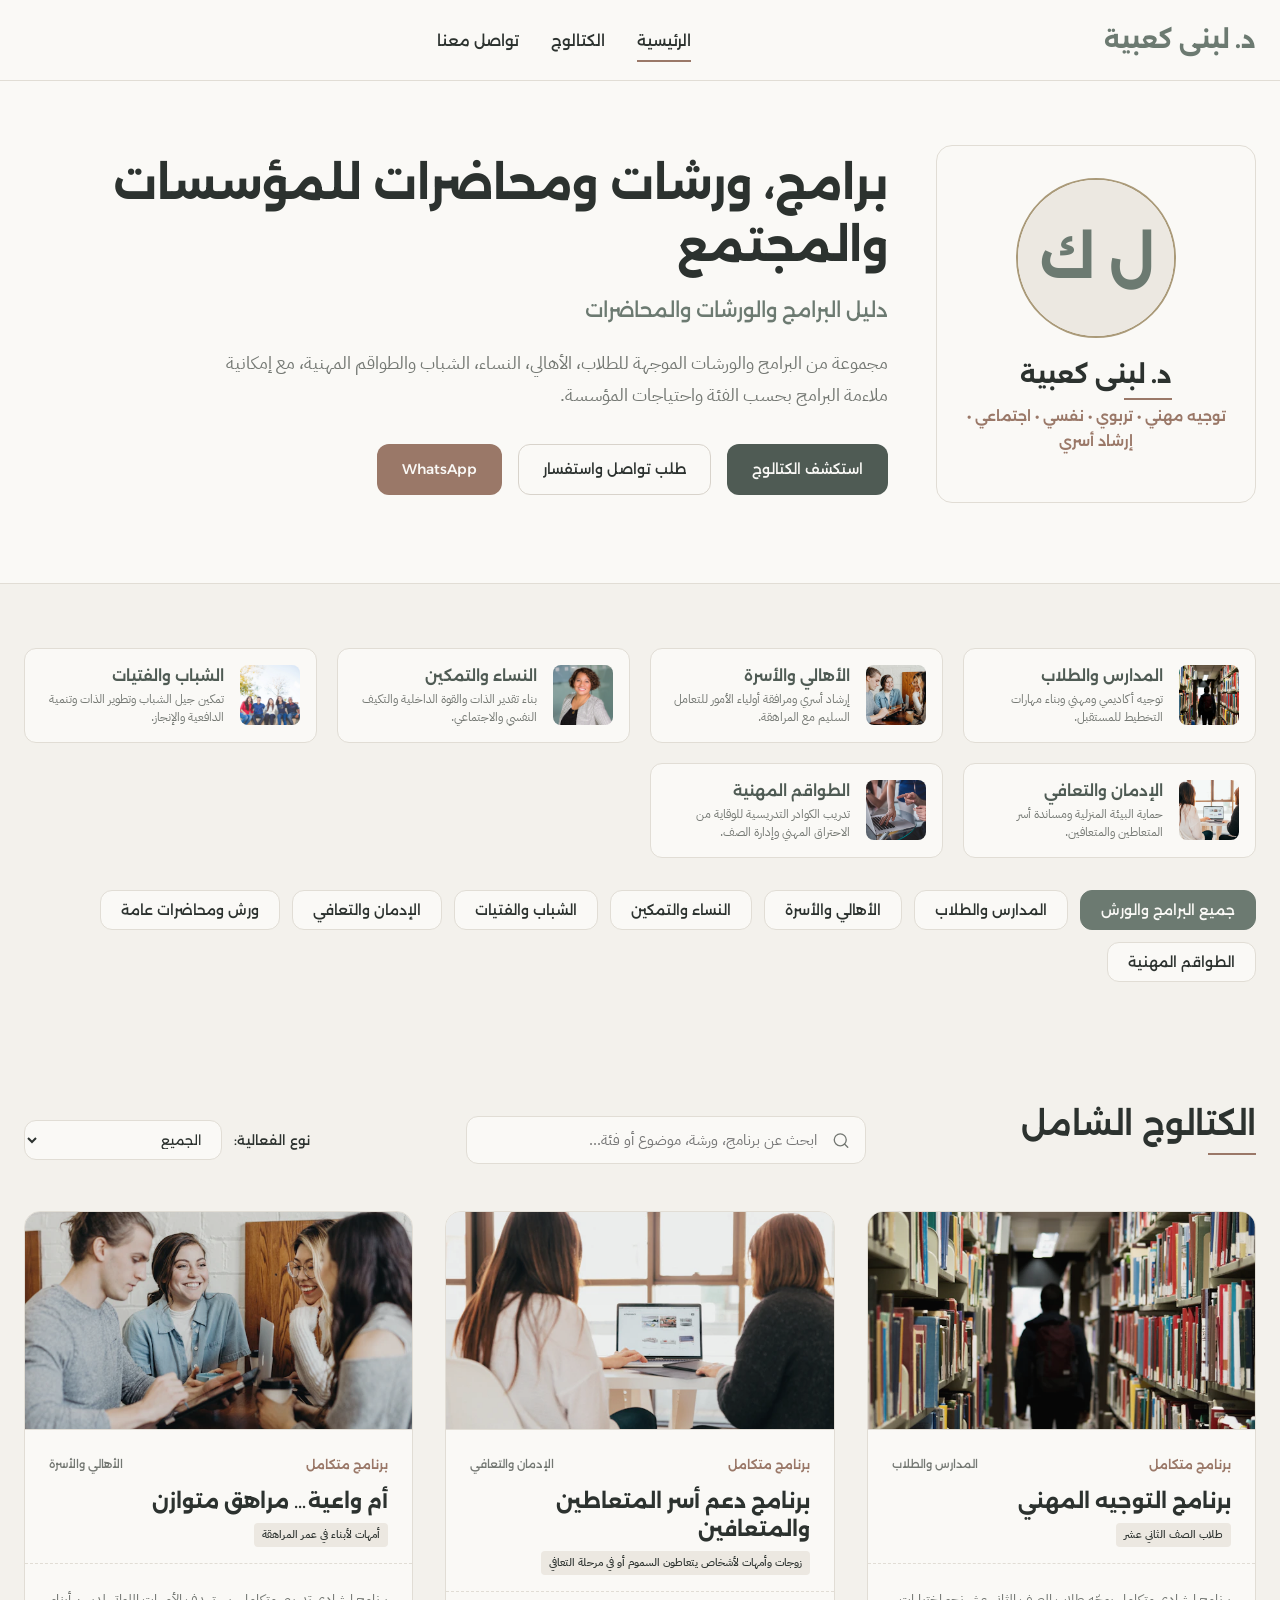
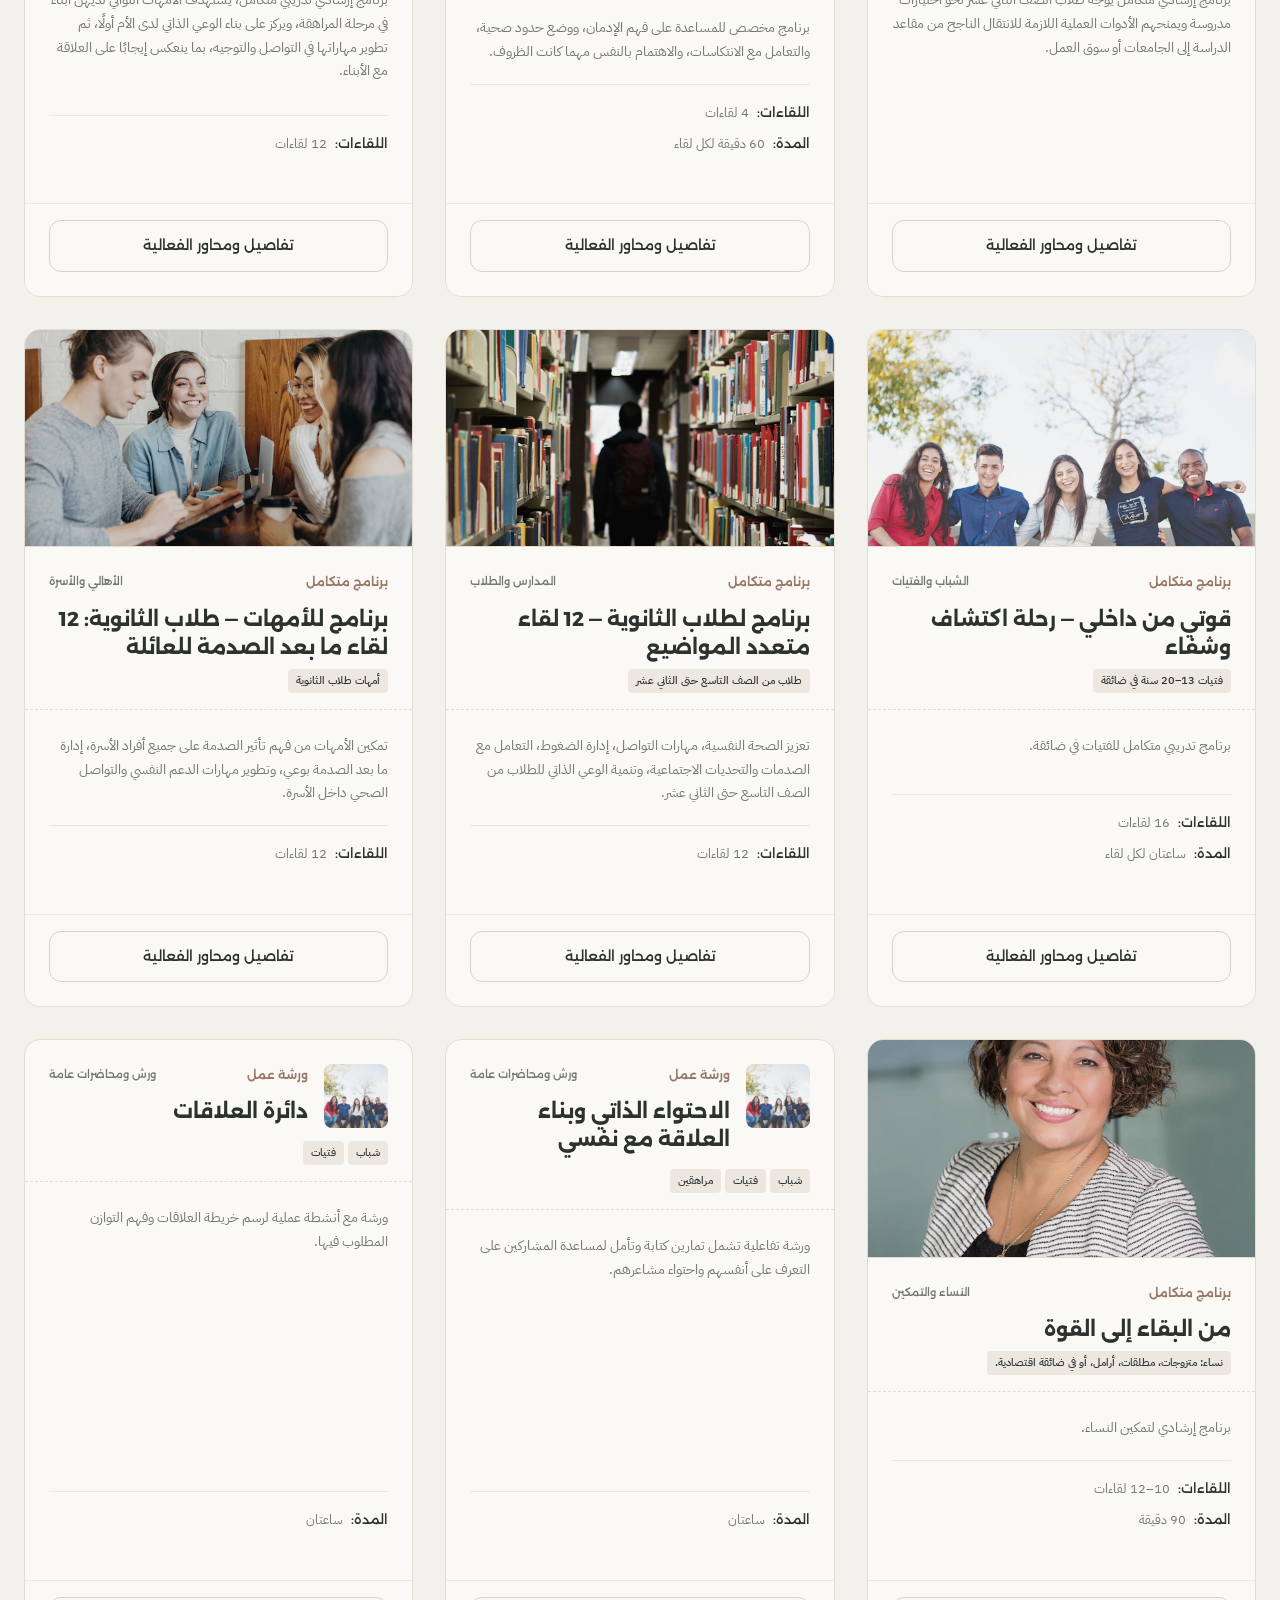
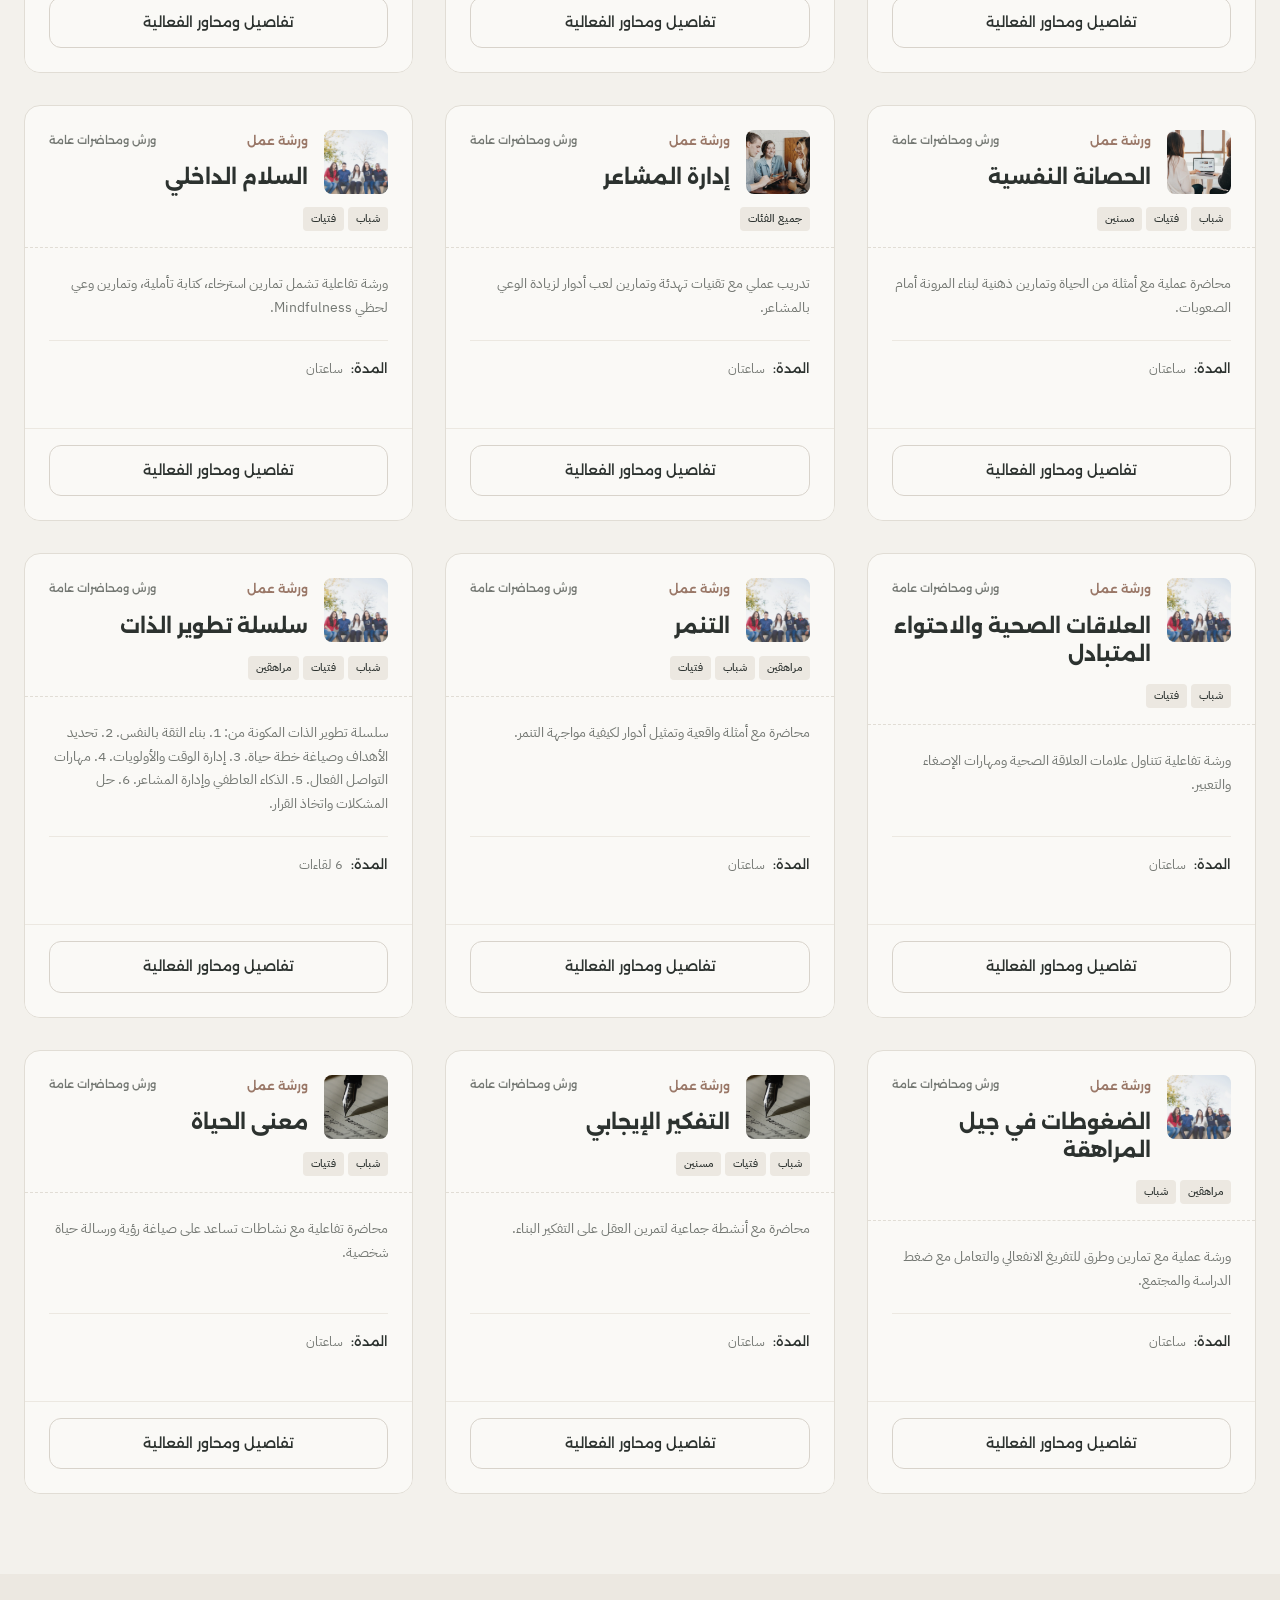
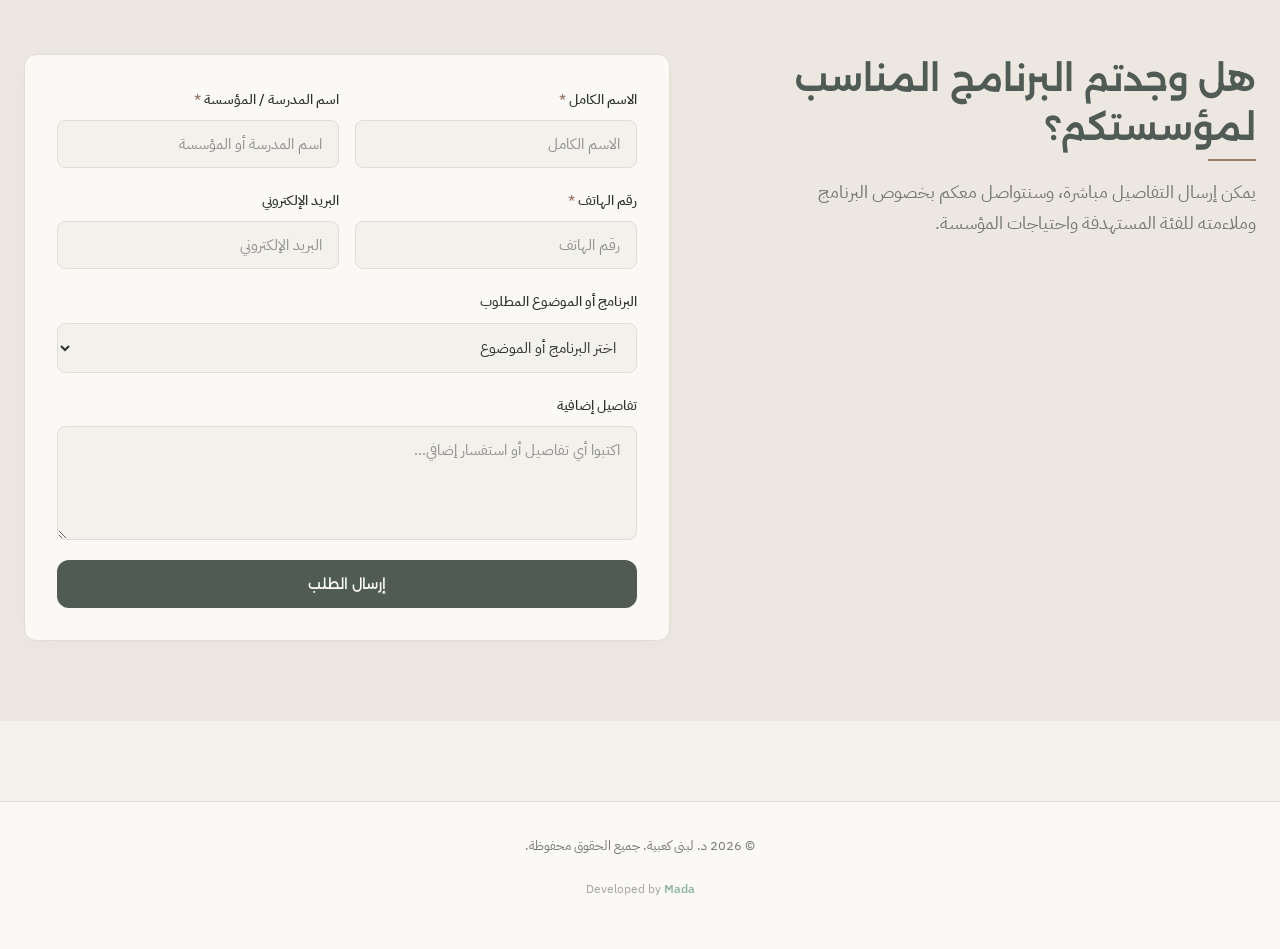
==== docs/index.html @ 3997d162 "Initial Lubna programs catalog" ====
<!DOCTYPE html>
<html lang="ar" dir="rtl">
<head>
  <meta charset="UTF-8">
  <meta name="viewport" content="width=device-width, initial-scale=1.0">
  
  <!-- Primary SEO Tags -->
  <title>كتالوج البرامج والورشات والمحاضرات — د. لبنى كعبية</title>
  <meta name="description" content="دليل البرامج والورشات والمحاضرات التي تقدمها د. لبنى كعبية للمدارس، الأهالي، النساء، الشباب والطواقم المهنية.">
  <meta name="robots" content="noindex,nofollow" id="robots-meta"> <!-- default for review mode -->
  
  <!-- Open Graph / Facebook -->
  <meta property="og:type" content="website">
  <meta property="og:title" content="كتالوج البرامج والورشات والمحاضرات — د. لبنى كعبية">
  <meta property="og:description" content="دليل البرامج والورشات والمحاضرات التي تقدمها د. لبنى كعبية للمدارس، الأهالي، النساء، الشباب والطواقم المهنية.">
  
  <!-- Stylesheets -->
  <link rel="stylesheet" href="assets/css/style.css">
  <link rel="stylesheet" href="assets/css/responsive.css">
</head>
<body>

  <!-- Navigation Bar -->
  <header class="site-header">
    <div class="container navbar">
      <div class="logo">
        <a href="index.html" class="logo-text">د. لبنى كعبية</a>
        <span class="logo-tagline">توجيه مهني • تربوي • نفسي • اجتماعي • إرشاد أسري</span>
      </div>
      
      <!-- Hamburger Menu for mobile viewports -->
      <button class="menu-toggle" id="menuToggle" aria-label="افتح قائمة التنقل" aria-expanded="false">
        <span></span>
        <span></span>
        <span></span>
      </button>
      
      <!-- Navigation Links -->
      <nav class="nav-links" id="navLinks" role="navigation" aria-label="التنقل الرئيسي">
        <a href="index.html" class="active">الرئيسية</a>
        <a href="index.html#catalog">الكتالوج</a>
        <a href="index.html#contact">تواصل معنا</a>
        <a href="review.html" id="reviewNavLink" style="display: none;">لوحة المراجعة (Review)</a>
      </nav>
      <div class="nav-overlay" id="navOverlay"></div>
    </div>
  </header>

  <!-- Review Mode Alert Banner -->
  <div class="container" id="reviewBanner" style="display: none; margin-top: 24px;">
    <div class="alert alert-warning">
      <h4>وضع المراجعة نشط (Review Mode)</h4>
      <p>يتم الآن عرض جميع البرامج المسودة، المواضيع المقترحة، والبرامج القديمة للتأكيد والمراجعة المهنية. يمكنك الانتقال إلى <a href="review.html" style="font-weight: 600; text-decoration: underline;">لوحة المراجعة</a> لمطالعة التناقضات والتفاصيل الناقصة.</p>
    </div>
  </div>

  <main>
    <!-- SECTION 1 — Profile Hero -->
    <section class="hero-section" aria-labelledby="hero-title">
      <div class="container hero-grid">
        <!-- Profile Card (Digital Card Visual) -->
        <article class="profile-card">
          <div class="profile-image-container">
            <div class="profile-placeholder-icon">ل ك</div>
          </div>
          <h2 class="profile-name" id="hero-title">د. لبنى كعبية</h2>
          <p class="profile-title">توجيه مهني • تربوي • نفسي • اجتماعي • إرشاد أسري</p>
        </article>

        <!-- Hero Content -->
        <div class="hero-content">
          <h1>برامج، ورشات ومحاضرات للمؤسسات والمجتمع</h1>
          <p class="hero-tagline">دليل البرامج والورشات والمحاضرات</p>
          <p class="hero-description">
            مجموعة من البرامج والورشات الموجهة للطلاب، الأهالي، النساء، الشباب والطواقم المهنية، مع إمكانية ملاءمة البرامج بحسب الفئة واحتياجات المؤسسة.
          </p>
          <div class="hero-buttons">
            <a href="#catalog" class="btn btn-primary">استكشف الكتالوج</a>
            <a href="#contact" class="btn btn-secondary">طلب تواصل واستفسار</a>
            <a href="#" class="btn btn-accent" id="heroWhatsappBtn">WhatsApp</a>
          </div>
        </div>
      </div>
    </section>

    <!-- SECTION 2 — Choose by Category -->
    <section class="categories-section" aria-labelledby="categories-heading">
      <div class="container">
        <!-- Visual Category Grid -->
        <div class="visual-category-grid" id="visualCategoryGrid">
          <div class="category-card" data-category="students">
            <img src="assets/images/categories/students.webp" alt="المدارس والطلاب" loading="lazy">
            <div class="category-card-content">
              <h3>المدارس والطلاب</h3>
              <p>توجيه أكاديمي ومهني وبناء مهارات التخطيط للمستقبل.</p>
            </div>
          </div>
          <div class="category-card" data-category="parents">
            <img src="assets/images/categories/parents.webp" alt="الأهالي والأسرة" loading="lazy">
            <div class="category-card-content">
              <h3>الأهالي والأسرة</h3>
              <p>إرشاد أسري ومرافقة أولياء الأمور للتعامل السليم مع المراهقة.</p>
            </div>
          </div>
          <div class="category-card" data-category="women">
            <img src="assets/images/categories/women.webp" alt="النساء والتمكين" loading="lazy">
            <div class="category-card-content">
              <h3>النساء والتمكين</h3>
              <p>بناء تقدير الذات والقوة الداخلية والتكيف النفسي والاجتماعي.</p>
            </div>
          </div>
          <div class="category-card" data-category="youth">
            <img src="assets/images/categories/youth.webp" alt="الشباب والفتيات" loading="lazy">
            <div class="category-card-content">
              <h3>الشباب والفتيات</h3>
              <p>تمكين جيل الشباب وتطوير الذات وتنمية الدافعية والإنجاز.</p>
            </div>
          </div>
          <div class="category-card" data-category="recovery">
            <img src="assets/images/categories/recovery.webp" alt="الإدمان والتعافي" loading="lazy">
            <div class="category-card-content">
              <h3>الإدمان والتعافي</h3>
              <p>حماية البيئة المنزلية ومساندة أسر المتعاطين والمتعافين.</p>
            </div>
          </div>
          <div class="category-card" data-category="staff">
            <img src="assets/images/categories/staff.webp" alt="الطواقم المهنية" loading="lazy">
            <div class="category-card-content">
              <h3>الطواقم المهنية</h3>
              <p>تدريب الكوادر التدريسية للوقاية من الاحتراق المهني وإدارة الصف.</p>
            </div>
          </div>
        </div>

        <!-- Category chips container -->
        <div class="categories-container" id="categoryChips" role="group" aria-label="فئات الجمهور المستهدف">
          <button class="category-chip active" data-category="all">جميع البرامج والورش</button>
          <button class="category-chip" data-category="students">المدارس والطلاب</button>
          <button class="category-chip" data-category="parents">الأهالي والأسرة</button>
          <button class="category-chip" data-category="women">النساء والتمكين</button>
          <button class="category-chip" data-category="youth">الشباب والفتيات</button>
          <button class="category-chip" data-category="recovery">الإدمان والتعافي</button>
          <button class="category-chip" data-category="general-workshops">ورش ومحاضرات عامة</button>
          <button class="category-chip" data-category="staff">الطواقم المهنية</button>
        </div>
      </div>
    </section>

    <!-- SECTION 3 & 4 — Catalog Filter & List Grid -->
    <section class="catalog-section" id="catalog" aria-labelledby="catalog-heading">
      <div class="container">
        <div class="catalog-header">
          <div>
            <h2 id="catalog-heading">الكتالوج الشامل</h2>
          </div>
          
          <!-- Search Box -->
          <div class="search-container">
            <span class="search-icon" aria-hidden="true">
              <svg xmlns="http://www.w3.org/2000/svg" width="18" height="18" viewBox="0 0 24 24" fill="none" stroke="currentColor" stroke-width="1.8" stroke-linecap="round" stroke-linejoin="round" class="svg-icon"><circle cx="11" cy="11" r="8"></circle><line x1="21" y1="21" x2="16.65" y2="16.65"></line></svg>
            </span>
            <input type="search" class="search-input" id="searchInput" placeholder="ابحث عن برنامج، ورشة، موضوع أو فئة..." aria-label="ابحث في الكتالوج">
          </div>

          <!-- Type filter dropdown -->
          <div class="filter-group">
            <label for="typeFilter" class="card-detail-label" style="font-size: 13px;">نوع الفعالية:</label>
            <select id="typeFilter" class="filter-select" aria-label="تصفية حسب نوع الفعالية">
              <option value="all">الجميع</option>
              <option value="program">برنامج متكامل</option>
              <option value="series">سلسلة لقاءات</option>
              <option value="workshop">ورشة عمل</option>
              <option value="lecture">محاضرة</option>
              <option value="legacy" id="legacyFilterOption" style="display: none;">البرامج القديمة (Legacy)</option>
            </select>
          </div>
        </div>

        <!-- Cards Listing Grid -->
        <div class="grid-layout" id="catalogGrid" aria-live="polite">
          <!-- Dynamically populated by app.js -->
        </div>
      </div>
    </section>

    <!-- SECTION 5 — Contact / Inquiry -->
    <section class="catalog-section" id="contact" style="background-color: var(--color-soft); padding: 80px 0;" aria-labelledby="contact-heading">
      <div class="container">
        <div class="contact-section-grid">
          <!-- Right side: Info -->
          <div class="contact-info-block">
            <h2 id="contact-heading" style="margin-bottom: 16px; font-size: 2.2rem; color: var(--color-primary-dark); font-family: var(--font-headings);">هل وجدتم البرنامج المناسب لمؤسستكم؟</h2>
            <p style="font-size: 1.1rem; line-height: 1.8; color: var(--color-text-muted);">
              يمكن إرسال التفاصيل مباشرة، وسنتواصل معكم بخصوص البرنامج وملاءمته للفئة المستهدفة واحتياجات المؤسسة.
            </p>
          </div>
          
          <!-- Left side: Form -->
          <div class="contact-form-container">
            <form id="contactForm" method="POST" class="contact-form" novalidate>
              <!-- Honeypot -->
              <input type="text" name="_honey" style="display:none">
              
              <!-- Custom Subject -->
              <input type="hidden" name="_subject" value="طلب جديد من كتالوج برامج د. لبنى كعبية">
              <input type="hidden" name="_captcha" value="false">
              
              <!-- Hidden fields for Page Title & URL -->
              <input type="hidden" name="صفحة الطلب" id="formPageTitle">
              <input type="hidden" name="رابط الصفحة" id="formPageUrl">

              <div class="form-row">
                <div class="form-group">
                  <label for="formName">الاسم الكامل <span style="color: var(--color-accent);">*</span></label>
                  <input type="text" id="formName" name="الاسم" placeholder="الاسم الكامل" class="form-control" required>
                </div>
                <div class="form-group">
                  <label for="formInstitution">اسم المدرسة / المؤسسة <span style="color: var(--color-accent);">*</span></label>
                  <input type="text" id="formInstitution" name="المؤسسة" placeholder="اسم المدرسة أو المؤسسة" class="form-control" required>
                </div>
              </div>

              <div class="form-row">
                <div class="form-group">
                  <label for="formPhone">رقم الهاتف <span style="color: var(--color-accent);">*</span></label>
                  <input type="tel" id="formPhone" name="الهاتف" placeholder="رقم الهاتف" class="form-control" required>
                </div>
                <div class="form-group">
                  <label for="formEmail">البريد الإلكتروني</label>
                  <input type="email" id="formEmail" name="البريد الإلكتروني" placeholder="البريد الإلكتروني" class="form-control">
                </div>
              </div>

              <div class="form-group">
                <label for="formProgram">البرنامج أو الموضوع المطلوب</label>
                <select id="formProgram" name="البرنامج / الموضوع" class="form-control">
                  <option value="">اختر البرنامج أو الموضوع</option>
                </select>
              </div>

              <div class="form-group">
                <label for="formMessage">تفاصيل إضافية</label>
                <textarea id="formMessage" name="التفاصيل" rows="4" placeholder="اكتبوا أي تفاصيل أو استفسار إضافي..." class="form-control"></textarea>
              </div>

              <button type="submit" class="btn btn-primary" style="width: 100%; padding: 14px;">إرسال الطلب</button>
              
              <div id="formStatus" class="form-status"></div>
            </form>
          </div>
        </div>
      </div>
    </section>
  </main>

  <!-- Footer -->
  <footer class="site-footer">
    <div class="container footer-copyright">
      <p>&copy; <span id="currentYear"></span> د. لبنى كعبية. جميع الحقوق محفوظة.</p>
      <p class="mada-credit">Developed by <a href="#" id="madaLink" target="_blank" rel="noopener noreferrer">Mada</a></p>
    </div>
  </footer>

  <!-- Scripts -->
  <script src="assets/js/config.js"></script>
  <script src="assets/js/programs.js"></script>
  <script src="assets/js/workshops.js"></script>
  <script src="assets/js/source-bank.js"></script>
  <script src="assets/js/legacy-programs.js"></script>
  <script src="assets/js/filters.js"></script>
  <script src="assets/js/app.js"></script>
</body>
</html>
---- docs/assets/css/style.css ----
/* Premium Design System for Dr. Lubna Kaabia's Website */
@import url('https://fonts.googleapis.com/css2?family=Alexandria:wght@300;400;500;600;700&family=IBM+Plex+Sans+Arabic:wght@300;400;500;600;700&display=swap');

:root {
  --color-bg: #F3F1EC;
  --color-surface: #FAF9F6;
  --color-text: #2C322F;
  --color-text-muted: #747873;

  --color-primary: #6C7A71;
  --color-primary-dark: #4F5B54;

  --color-accent: #9A7868;
  --color-gold: #AA9A79;

  --color-border: #E1DDD5;
  --color-soft: #ECE8E1;

  --color-warning: #987864;

  --mada-brand: #5A8F76;

  --font-headings: "Alexandria", "IBM Plex Sans Arabic", sans-serif;
  --font-body: "IBM Plex Sans Arabic", Arial, sans-serif;

  --transition-speed: 0.3s;
  --max-width: 1180px;
}

html {
  scroll-behavior: smooth;
}

/* Reset and Global Styles */
* {
  box-sizing: border-box;
  margin: 0;
  padding: 0;
}

body {
  background-color: var(--color-bg);
  color: var(--color-text);
  font-family: var(--font-body);
  line-height: 1.8;
  text-align: right;
  direction: rtl;
  font-size: 16px;
  -webkit-font-smoothing: antialiased;
}

/* Scrollbar customization */
::-webkit-scrollbar {
  width: 8px;
}

::-webkit-scrollbar-track {
  background: var(--color-bg);
}

::-webkit-scrollbar-thumb {
  background: var(--color-border);
  border-radius: 4px;
}

::-webkit-scrollbar-thumb:hover {
  background: var(--color-text-muted);
}

/* Containers & Layout */
.container {
  width: 100%;
  max-width: var(--max-width);
  margin: 0 auto;
  padding: 0 24px;
}

header,
footer,
section {
  width: 100%;
}

/* Typography Hierarchy */
h1,
h2,
h3,
h4,
h5,
h6 {
  font-family: var(--font-headings);
  color: var(--color-text);
  line-height: 1.4;
  font-weight: 600;
}

h1 {
  font-size: clamp(2rem, 4vw, 2.75rem);
  margin-bottom: 16px;
}

h2 {
  font-size: clamp(1.5rem, 3vw, 2rem);
  margin-bottom: 24px;
  position: relative;
  display: inline-block;
  padding-bottom: 8px;
}

h2::after {
  content: "";
  position: absolute;
  bottom: 0;
  right: 0;
  width: 48px;
  height: 2px;
  background-color: var(--color-accent);
}

h3 {
  font-size: 1.35rem;
  margin-bottom: 12px;
}

h4 {
  font-size: 1.1rem;
  margin-bottom: 8px;
}

p {
  color: var(--color-text-muted);
  margin-bottom: 16px;
}

a {
  color: var(--color-primary);
  text-decoration: none;
  transition: color var(--transition-speed);
}

a:hover {
  color: var(--color-primary-dark);
}

/* Buttons */
.btn {
  display: inline-flex;
  align-items: center;
  justify-content: center;
  padding: 12px 24px;
  font-family: var(--font-headings);
  font-size: 14px;
  font-weight: 500;
  border-radius: 12px;
  cursor: pointer;
  transition: all var(--transition-speed) ease;
  border: 1px solid transparent;
  text-decoration: none;
  gap: 8px;
}

.btn-primary {
  background-color: var(--color-primary-dark);
  color: var(--color-surface);
}

.btn-primary:hover {
  background-color: #3b4540;
  color: var(--color-surface);
}

.btn-secondary {
  background-color: transparent;
  border-color: #D8D3CB;
  color: var(--color-text);
}

.btn-secondary:hover {
  background-color: var(--color-soft);
}

.btn-accent {
  background-color: var(--color-accent);
  color: var(--color-surface);
}

.btn-accent:hover {
  background-color: #876758;
  color: var(--color-surface);
}

.btn:disabled,
.btn.disabled {
  background-color: var(--color-soft) !important;
  color: var(--color-text-muted) !important;
  border-color: var(--color-border) !important;
  cursor: not-allowed !important;
  transform: none !important;
}

/* Header & Navbar */
.site-header {
  background-color: var(--color-surface);
  border-bottom: 1px solid var(--color-border);
  position: sticky;
  top: 0;
  z-index: 100;
}

.navbar {
  display: flex;
  justify-content: space-between;
  align-items: center;
  height: 80px;
}

.logo {
  display: flex;
  align-items: center;
  gap: 12px;
}

.logo-text {
  font-family: var(--font-headings);
  font-size: 1.5rem;
  font-weight: 700;
  color: var(--color-primary);
}

.logo-tagline {
  font-size: 0.85rem;
  color: var(--color-text-muted);
  border-right: 1px solid var(--color-border);
  padding-right: 12px;
  margin-right: 12px;
  display: none;
}

.nav-links {
  display: flex;
  list-style: none;
  gap: 32px;
}

.nav-links a {
  color: var(--color-text);
  font-family: var(--font-headings);
  font-size: 15px;
  font-weight: 500;
  padding: 8px 0;
  position: relative;
}

.nav-links a::after {
  content: "";
  position: absolute;
  bottom: 0;
  right: 0;
  width: 0;
  height: 2px;
  background-color: var(--color-accent);
  transition: width var(--transition-speed);
}

.nav-links a:hover::after,
.nav-links a.active::after {
  width: 100%;
}

.menu-toggle {
  display: none;
  background: none;
  border: none;
  cursor: pointer;
  padding: 8px;
}

.menu-toggle span {
  display: block;
  width: 24px;
  height: 2px;
  background-color: var(--color-text);
  margin-bottom: 5px;
  transition: all 0.3s;
}

.menu-toggle span:last-child {
  margin-bottom: 0;
}

/* Badges and Editorial Labels */
.badge {
  display: inline-flex;
  align-items: center;
  padding: 4px 10px;
  border-radius: 6px;
  font-size: 12px;
  font-weight: 500;
  font-family: var(--font-headings);
  border: 1px solid transparent;
}

.badge-published {
  background-color: #E8F0EC;
  color: var(--color-primary-dark);
  border-color: #C3D9CE;
}

.badge-review {
  background-color: #FFF3EB;
  color: var(--color-warning);
  border-color: #F8D3B8;
}

.badge-incomplete {
  background-color: #F5EEF0;
  color: #8C3B4E;
  border-color: #E6CED3;
}

.badge-legacy {
  background-color: var(--color-soft);
  color: var(--color-text-muted);
  border-color: var(--color-border);
}

.badge-source-only {
  background-color: #EBF1F5;
  color: #3F6F8E;
  border-color: #CBE0ED;
}

.badge-critical {
  background-color: #FDE8E8;
  color: #C81E1E;
  border-color: #F8B4B4;
}

/* Review Badge Banner & Alerts */
.alert {
  padding: 16px;
  border-radius: 12px;
  border: 1px solid;
  margin-bottom: 24px;
  font-size: 14px;
}

.alert-warning {
  background-color: #FFFBF7;
  border-color: var(--color-border);
  color: var(--color-text);
}

.alert-warning h4 {
  color: var(--color-warning);
  margin-bottom: 4px;
}

.alert-critical {
  background-color: #FDF4F5;
  border-color: #E6CED3;
  color: var(--color-text);
}

.alert-critical h4 {
  color: #8C3B4E;
  margin-bottom: 4px;
}

/* Hero Section (Digital Business Card Profile) */
.hero-section {
  padding: 64px 0 80px 0;
  background-color: var(--color-surface);
  border-bottom: 1px solid var(--color-border);
}

.hero-grid {
  display: grid;
  grid-template-columns: 320px 1fr;
  gap: 48px;
  align-items: center;
}

.profile-card {
  border: 1px solid var(--color-border);
  border-radius: 16px;
  background-color: var(--color-surface);
  overflow: hidden;
  text-align: center;
  padding: 32px 24px;
  display: flex;
  flex-direction: column;
  align-items: center;
}

.profile-image-container {
  width: 160px;
  height: 160px;
  border-radius: 50%;
  overflow: hidden;
  border: 2px solid var(--color-gold);
  margin-bottom: 20px;
  background-color: var(--color-soft);
  display: flex;
  align-items: center;
  justify-content: center;
}

.profile-image-container img {
  width: 100%;
  height: 100%;
  object-fit: cover;
}

.profile-placeholder-icon {
  font-size: 3.5rem;
  color: var(--color-primary);
  font-family: var(--font-headings);
  font-weight: 700;
  background-color: var(--color-soft);
  width: 100%;
  height: 100%;
  display: flex;
  align-items: center;
  justify-content: center;
}

.profile-name {
  font-size: 1.5rem;
  font-weight: 700;
  margin-bottom: 4px;
}

.profile-title {
  color: var(--color-accent);
  font-size: 14px;
  font-weight: 600;
  margin-bottom: 16px;
  font-family: var(--font-headings);
}

.profile-desc {
  font-size: 13px;
  border-top: 1px solid var(--color-border);
  padding-top: 16px;
  color: var(--color-text-muted);
}

.hero-content h1 {
  font-weight: 700;
  color: var(--color-text);
}

.hero-tagline {
  font-size: 1.25rem;
  color: var(--color-primary);
  margin-bottom: 20px;
  font-weight: 500;
  font-family: var(--font-headings);
}

.hero-description {
  font-size: 1.1rem;
  line-height: 1.8;
  margin-bottom: 32px;
  max-width: 680px;
}

.hero-buttons {
  display: flex;
  gap: 16px;
  flex-wrap: wrap;
}

/* Category Section */
.categories-section {
  padding: 64px 0;
}

.section-intro {
  max-width: 600px;
  margin-bottom: 40px;
}

.categories-container {
  display: flex;
  flex-wrap: wrap;
  gap: 12px;
  margin-bottom: 32px;
}

.category-chip {
  background-color: var(--color-surface);
  border: 1px solid var(--color-border);
  color: var(--color-text);
  padding: 10px 20px;
  border-radius: 12px;
  cursor: pointer;
  font-family: var(--font-headings);
  font-size: 14px;
  font-weight: 500;
  transition: all var(--transition-speed);
}

.category-chip:hover,
.category-chip.active {
  background-color: var(--color-primary);
  color: var(--color-surface);
  border-color: var(--color-primary);
}

/* Program/Workshop Grid and Cards */
.catalog-section {
  padding: 24px 0 80px 0;
}

.catalog-header {
  display: flex;
  justify-content: space-between;
  align-items: center;
  margin-bottom: 32px;
  flex-wrap: wrap;
  gap: 20px;
}

.search-container {
  position: relative;
  max-width: 400px;
  width: 100%;
}

.search-input {
  width: 100%;
  padding: 12px 48px 12px 16px;
  border-radius: 12px;
  border: 1px solid var(--color-border);
  background-color: var(--color-surface);
  color: var(--color-text);
  font-family: var(--font-body);
  font-size: 15px;
  transition: border-color var(--transition-speed);
}

.search-input:focus {
  outline: none;
  border-color: var(--color-primary);
}

.search-icon {
  position: absolute;
  top: 50%;
  right: 16px;
  transform: translateY(-50%);
  color: var(--color-text-muted);
  pointer-events: none;
}

.filter-group {
  display: flex;
  align-items: center;
  gap: 12px;
}

.filter-select {
  padding: 10px 16px;
  border-radius: 12px;
  border: 1px solid var(--color-border);
  background-color: var(--color-surface);
  color: var(--color-text);
  font-family: var(--font-headings);
  font-size: 13px;
  cursor: pointer;
}

.grid-layout {
  display: grid;
  grid-template-columns: repeat(auto-fit, minmax(min(100%, 320px), 1fr));
  gap: 32px;
}

.card {
  background-color: var(--color-surface);
  border: 1px solid var(--color-border);
  border-radius: 16px;
  overflow: hidden;
  display: flex;
  flex-direction: column;
  transition: transform var(--transition-speed) ease;
}

.card:hover {
  transform: translateY(-4px);
}

.card-header {
  padding: 24px 24px 16px 24px;
  border-bottom: 1px dashed var(--color-border);
  position: relative;
}

.card-meta {
  display: flex;
  justify-content: space-between;
  align-items: center;
  margin-bottom: 12px;
  flex-wrap: wrap;
  gap: 8px;
}

.card-type {
  font-size: 12px;
  color: var(--color-accent);
  font-weight: 600;
  text-transform: uppercase;
  font-family: var(--font-headings);
}

.card-title {
  font-size: 1.25rem;
  font-weight: 700;
  line-height: 1.4;
  margin-bottom: 8px;
}

.card-body {
  padding: 24px;
  flex-grow: 1;
  display: flex;
  flex-direction: column;
}

.card-summary {
  font-size: 14px;
  color: var(--color-text-muted);
  line-height: 1.7;
  margin-bottom: 20px;
}

.card-details-list {
  list-style: none;
  margin-bottom: 24px;
  margin-top: auto;
  border-top: 1px solid var(--color-soft);
  padding-top: 16px;
}

.card-detail-item {
  display: flex;
  font-size: 13px;
  margin-bottom: 8px;
  color: var(--color-text-muted);
  gap: 8px;
  align-items: center;
}

.card-detail-item:last-child {
  margin-bottom: 0;
}

.card-detail-label {
  font-weight: 500;
  color: var(--color-text);
  font-family: var(--font-headings);
}

.card-footer {
  padding: 16px 24px 24px 24px;
  background-color: var(--color-surface);
  border-top: 1px solid var(--color-soft);
}

/* Empty State */
.empty-state {
  text-align: center;
  padding: 64px 24px;
  border: 1px dashed var(--color-border);
  border-radius: 16px;
  background-color: var(--color-surface);
  grid-column: 1 / -1;
}

.empty-state-icon {
  font-size: 3rem;
  color: var(--color-text-muted);
  margin-bottom: 16px;
}

/* Detail Pages Layout */
.detail-layout {
  padding: 48px 0 80px 0;
}

.back-link {
  display: inline-flex;
  align-items: center;
  gap: 8px;
  margin-bottom: 32px;
  font-family: var(--font-headings);
  font-size: 14px;
  font-weight: 500;
  color: var(--color-text-muted);
}

.back-link:hover {
  color: var(--color-primary);
}

.detail-header {
  background-color: var(--color-surface);
  border: 1px solid var(--color-border);
  border-radius: 16px;
  padding: 40px;
  margin-bottom: 40px;
}

.detail-meta-grid {
  display: grid;
  grid-template-columns: repeat(auto-fit, minmax(200px, 1fr));
  gap: 24px;
  margin-top: 32px;
  border-top: 1px solid var(--color-border);
  padding-top: 24px;
}

.detail-meta-card {
  display: flex;
  flex-direction: column;
  gap: 4px;
}

.detail-meta-title {
  font-size: 12px;
  color: var(--color-text-muted);
  font-family: var(--font-headings);
  font-weight: 500;
}

.detail-meta-value {
  font-size: 15px;
  font-weight: 600;
  color: var(--color-text);
}

.detail-content-grid {
  display: grid;
  grid-template-columns: minmax(0, 2fr) minmax(280px, 1fr);
  gap: 40px;
  align-items: start;
  min-width: 0;
  width: 100%;
  max-width: 100%;
}

.detail-content-grid-single {
  display: block;
  min-width: 0;
  width: 100%;
  max-width: 100%;
}

.detail-bottom-grid {
  display: grid;
  grid-template-columns: minmax(0, 2fr) minmax(280px, 1fr);
  gap: 40px;
  align-items: start;
  margin-top: 40px;
  min-width: 0;
  width: 100%;
  max-width: 100%;
}

.sessions-full-section {
  margin-top: 40px;
  margin-bottom: 40px;
  width: 100%;
  max-width: 100%;
  min-width: 0;
}

.detail-main {
  display: flex;
  flex-direction: column;
  gap: 40px;
  min-width: 0;
  width: 100%;
  max-width: 100%;
}

.detail-sidebar {
  display: flex;
  flex-direction: column;
  gap: 32px;
  position: sticky;
  top: 104px;
}

.section-card {
  background-color: var(--color-surface);
  border: 1px solid var(--color-border);
  border-radius: 16px;
  padding: 32px;
}

.section-card h3 {
  border-bottom: 1px solid var(--color-soft);
  padding-bottom: 12px;
  margin-bottom: 20px;
  color: var(--color-primary-dark);
}

/* Bullet list custom style */
.editorial-list {
  list-style: none;
  display: flex;
  flex-direction: column;
  gap: 12px;
}

.editorial-list li {
  position: relative;
  padding-right: 20px;
  font-size: 15px;
  color: var(--color-text);
}

.editorial-list li::before {
  content: "•";
  position: absolute;
  right: 0;
  color: var(--color-accent);
  font-size: 1.5rem;
  line-height: 1.2;
}

/* Timelines and Sessions */
.session-timeline {
  display: flex;
  flex-direction: column;
  gap: 24px;
  margin-top: 16px;
}

.session-node {
  display: grid;
  grid-template-columns: 48px 1fr;
  gap: 16px;
  position: relative;
}

.session-node::before {
  content: "";
  position: absolute;
  right: 24px;
  top: 48px;
  bottom: -32px;
  width: 1px;
  border-right: 1px dashed var(--color-border);
}

.session-node:last-child::before {
  display: none;
}

.session-number {
  width: 48px;
  height: 48px;
  border-radius: 50%;
  background-color: var(--color-soft);
  border: 1px solid var(--color-border);
  display: flex;
  align-items: center;
  justify-content: center;
  font-family: var(--font-headings);
  font-weight: 700;
  color: var(--color-primary);
  font-size: 14px;
  z-index: 2;
}

.session-details {
  background-color: var(--color-surface);
  border: 1px solid var(--color-border);
  border-radius: 12px;
  padding: 24px;
}

.session-title {
  font-size: 1.15rem;
  font-weight: 700;
  margin-bottom: 8px;
  color: var(--color-text);
  font-family: var(--font-headings);
}

.session-meta-tag {
  display: inline-flex;
  font-size: 11px;
  color: var(--color-accent);
  background-color: #FCF7F5;
  border: 1px solid #F0D5CB;
  padding: 2px 8px;
  border-radius: 4px;
  font-family: var(--font-headings);
  margin-bottom: 12px;
}

.session-topics {
  margin-top: 16px;
  border-top: 1px dashed var(--color-border);
  padding-top: 16px;
}

.session-topics h5 {
  font-size: 13px;
  margin-bottom: 8px;
  color: var(--color-text);
}

/* Accordion Layout for list details */
.accordion-item {
  border: 1px solid var(--color-border);
  border-radius: 12px;
  margin-bottom: 12px;
  overflow: hidden;
  background-color: var(--color-surface);
}

.accordion-trigger {
  width: 100%;
  background: none;
  border: none;
  text-align: right;
  padding: 18px 24px;
  font-family: var(--font-headings);
  font-size: 15px;
  font-weight: 600;
  color: var(--color-text);
  cursor: pointer;
  display: flex;
  justify-content: space-between;
  align-items: center;
  transition: background-color var(--transition-speed);
}

.accordion-trigger:hover {
  background-color: var(--color-soft);
}

.accordion-icon {
  transition: transform var(--transition-speed);
  font-size: 12px;
  color: var(--color-text-muted);
}

.accordion-item.active .accordion-icon {
  transform: rotate(180deg);
}

.accordion-content {
  display: none;
  padding: 20px 24px;
  border-top: 1px solid var(--color-soft);
  background-color: #FAF9F6;
}

.accordion-item.active .accordion-content {
  display: block;
}

/* Review Page Dashboard */
.review-dashboard {
  padding: 48px 0 80px 0;
}

.review-dashboard-header {
  display: flex;
  justify-content: space-between;
  align-items: center;
  border-bottom: 1px solid var(--color-border);
  padding-bottom: 24px;
  margin-bottom: 40px;
  flex-wrap: wrap;
  gap: 20px;
}

.toggle-container {
  display: flex;
  align-items: center;
  gap: 12px;
  background-color: var(--color-surface);
  border: 1px solid var(--color-border);
  padding: 8px 16px;
  border-radius: 12px;
}

.switch {
  position: relative;
  display: inline-block;
  width: 44px;
  height: 24px;
}

.switch input {
  opacity: 0;
  width: 0;
  height: 0;
}

.slider {
  position: absolute;
  cursor: pointer;
  top: 0;
  left: 0;
  right: 0;
  bottom: 0;
  background-color: var(--color-border);
  transition: .4s;
  border-radius: 24px;
}

.slider:before {
  position: absolute;
  content: "";
  height: 18px;
  width: 18px;
  left: 3px;
  bottom: 3px;
  background-color: white;
  transition: .4s;
  border-radius: 50%;
}

input:checked+.slider {
  background-color: var(--color-primary);
}

input:checked+.slider:before {
  transform: translateX(20px);
}

.review-tab-nav {
  display: flex;
  gap: 8px;
  border-bottom: 1px solid var(--color-border);
  margin-bottom: 32px;
  overflow-x: auto;
  padding-bottom: 8px;
}

.review-tab-btn {
  background: none;
  border: none;
  padding: 10px 20px;
  font-family: var(--font-headings);
  font-size: 14px;
  font-weight: 500;
  cursor: pointer;
  border-radius: 8px;
  color: var(--color-text-muted);
  white-space: nowrap;
}

.review-tab-btn:hover {
  background-color: var(--color-soft);
}

.review-tab-btn.active {
  background-color: var(--color-primary);
  color: var(--color-surface);
}

.review-panel {
  display: none;
}

.review-panel.active {
  display: block;
}

.issue-list {
  display: grid;
  gap: 20px;
}

.issue-card {
  background-color: var(--color-surface);
  border: 1px solid var(--color-border);
  border-radius: 12px;
  padding: 24px;
}

.issue-header {
  display: flex;
  align-items: center;
  gap: 12px;
  margin-bottom: 12px;
}

.issue-number {
  font-family: var(--font-headings);
  font-weight: 700;
  color: var(--color-accent);
  font-size: 15px;
}

.issue-title {
  font-size: 1.1rem;
  font-weight: 600;
  margin-bottom: 0;
}

.issue-body {
  color: var(--color-text-muted);
  font-size: 14px;
}

.source-map-group {
  margin-bottom: 40px;
}

.source-map-title {
  font-family: var(--font-headings);
  background-color: var(--color-soft);
  padding: 8px 16px;
  border-radius: 8px;
  margin-bottom: 16px;
  font-size: 14px;
  font-weight: 600;
  color: var(--color-primary-dark);
  display: inline-block;
}

/* Footer style */
.site-footer {
  background-color: var(--color-surface);
  border-top: 1px solid var(--color-border);
  padding: 32px 0;
  margin-top: 80px;
}

.footer-copyright {
  text-align: center;
  font-size: 13px;
  color: var(--color-text-muted);
  display: flex;
  flex-direction: column;
  align-items: center;
  gap: 6px;
}

.mada-credit {
  font-size: 12px;
  font-weight: 400;
  opacity: 0.65;
  color: var(--color-text-muted);
}

.mada-credit a {
  color: var(--mada-brand);
  font-weight: 600;
  text-decoration: none;
}

.mada-credit a:hover {
  text-decoration: underline;
  opacity: 0.9;
}

/* Utilities */
.text-accent {
  color: var(--color-accent) !important;
}

.text-gold {
  color: var(--color-gold) !important;
}

.mb-16 {
  margin-bottom: 16px;
}

.mb-24 {
  margin-bottom: 24px;
}

.mb-32 {
  margin-bottom: 32px;
}

/* Interactive Focus outlines for accessibility */
button:focus-visible,
a:focus-visible,
input:focus-visible,
select:focus-visible {
  outline: 2px solid var(--color-accent);
  outline-offset: 4px;
}

/* Custom Inline SVG icons styling */
.svg-icon {
  display: inline-block;
  vertical-align: middle;
  flex-shrink: 0;
  stroke-width: 1.8;
}

.btn-svg-icon {
  display: inline-block;
  vertical-align: middle;
  margin-left: 8px;
  /* space between icon and text in RTL */
  flex-shrink: 0;
  width: 16px;
  height: 16px;
  stroke-width: 1.8;
}

/* Toast notifications */
.toast-notification {
  position: fixed;
  bottom: 24px;
  left: 50%;
  transform: translateX(-50%) translateY(20px);
  background-color: var(--color-primary-dark);
  color: var(--color-surface);
  padding: 12px 24px;
  border-radius: 8px;
  font-size: 14px;
  font-weight: 500;
  box-shadow: 0 4px 12px rgba(0, 0, 0, 0.15);
  z-index: 1000;
  opacity: 0;
  transition: transform 0.3s ease, opacity 0.3s ease;
  pointer-events: none;
}

.toast-notification.show {
  transform: translateX(-50%) translateY(0);
  opacity: 1;
}

/* Word wrapping and accessibility layout fixes */
.session-details,
.session-title,
.editorial-list li {
  overflow-wrap: break-word;
  word-break: normal;
}

.detail-header-grid {
  display: grid;
  grid-template-columns: 1.4fr 1fr;
  gap: 40px;
  align-items: stretch;
  min-width: 0;
  width: 100%;
  max-width: 100%;
}

.detail-header-info {
  display: flex;
  flex-direction: column;
  justify-content: center;
  min-width: 0;
  width: 100%;
  max-width: 100%;
}

.detail-header-media {
  border-radius: 12px;
  overflow: hidden;
  aspect-ratio: 4 / 3;
  display: flex;
  min-width: 0;
  width: 100%;
  max-width: 100%;
}

.detail-hero-image {
  width: 100%;
  height: 100%;
  object-fit: cover;
  display: block;
  filter: saturate(0.78) contrast(0.95) brightness(0.98);
}

/* Editorial Sections instead of machine-generated card panels */
.editorial-section {
  padding: 24px 0;
  margin-bottom: 32px;
}

.editorial-section-border {
  border-top: 1px solid var(--color-border);
  padding-top: 32px;
  margin-top: 16px;
}

/* Visual Category Area styling */
.visual-category-grid {
  display: grid;
  grid-template-columns: repeat(auto-fit, minmax(280px, 1fr));
  gap: 20px;
  margin-bottom: 32px;
}

.category-card {
  display: flex;
  align-items: center;
  gap: 16px;
  padding: 16px;
  background-color: var(--color-surface);
  border: 1px solid var(--color-border);
  border-radius: 12px;
  cursor: pointer;
  transition: all var(--transition-speed) ease;
}

.category-card:hover {
  border-color: var(--color-primary);
  transform: translateY(-2px);
  box-shadow: 0 4px 12px rgba(0, 0, 0, 0.03);
}

.category-card img {
  width: 60px;
  height: 60px;
  object-fit: cover;
  border-radius: 8px;
  flex-shrink: 0;
}

.category-card-content h3 {
  font-size: 15px;
  font-weight: 600;
  margin-bottom: 4px;
  color: var(--color-primary-dark);
}

.category-card-content p {
  font-size: 12px;
  margin-bottom: 0;
  line-height: 1.5;
  color: var(--color-text-muted);
}

/* Image system wrapper structures for program and workshop cards */
.card-image-wrapper {
  width: 100%;
  aspect-ratio: 16 / 9;
  overflow: hidden;
  background-color: var(--color-soft);
  border-bottom: 1px solid var(--color-border);
}

.card-image {
  width: 100%;
  height: 100%;
  object-fit: cover;
  transition: transform 0.5s ease;
  filter: saturate(0.78) contrast(0.95) brightness(0.98);
}

.card:hover .card-image {
  transform: scale(1.03);
}

.card-thumbnail {
  width: 64px;
  height: 64px;
  object-fit: cover;
  border-radius: 8px;
  flex-shrink: 0;
  background-color: var(--color-soft);
  filter: saturate(0.78) contrast(0.95) brightness(0.98);
}

/* Collapsible Details styling for Review Dashboard */
.review-details {
  border: 1px solid var(--color-border);
  border-radius: 12px;
  background-color: var(--color-surface);
  overflow: hidden;
  margin-bottom: 24px;
}

.review-details summary {
  padding: 18px 24px;
  font-family: var(--font-headings);
  font-weight: 600;
  font-size: 1.15rem;
  color: var(--color-primary-dark);
  cursor: pointer;
  background-color: var(--color-soft);
  user-select: none;
  list-style: none;
  /* hide default arrow */
  display: flex;
  justify-content: space-between;
  align-items: center;
}

.review-details summary::-webkit-details-marker {
  display: none;
}

.review-details summary::after {
  content: "▼";
  font-size: 12px;
  color: var(--color-accent);
  transition: transform 0.3s ease;
}

.review-details[open] summary::after {
  transform: rotate(180deg);
}

.review-details-content {
  padding: 24px;
  border-top: 1px solid var(--color-border);
}

/* Related Program/Workshop links styling */
.related-card-link {
  display: block;
  padding: 12px;
  border: 1px solid var(--color-border);
  border-radius: 8px;
  background-color: var(--color-bg);
  transition: border-color var(--transition-speed);
}

.related-card-link:hover {
  border-color: var(--color-primary);
}

.related-card-link h4 {
  font-size: 13px;
  font-weight: 600;
  color: var(--color-primary-dark);
  margin-bottom: 4px;
}

.related-card-desc {
  font-size: 11px;
  margin-bottom: 0;
  color: var(--color-text-muted);
  display: -webkit-box;
  -webkit-line-clamp: 2;
  -webkit-box-orient: vertical;
  overflow: hidden;
  white-space: normal;
  line-height: 1.5;
}

/* Contact Section & Form Styling */
.contact-section-grid {
  display: grid;
  grid-template-columns: 1fr 1.2fr;
  gap: 48px;
  align-items: start;
}

.contact-info-block {
  max-width: 480px;
}

.contact-form-container {
  background-color: var(--color-surface);
  border: 1px solid var(--color-border);
  border-radius: 12px;
  padding: 32px;
  box-shadow: 0 4px 20px rgba(0, 0, 0, 0.02);
}

.contact-form {
  display: flex;
  flex-direction: column;
  gap: 20px;
}

.form-group {
  display: flex;
  flex-direction: column;
  gap: 8px;
}

.form-group label {
  font-size: 14px;
  font-weight: 500;
  color: var(--color-text);
  text-align: right;
}

.form-control {
  width: 100%;
  padding: 12px 16px;
  border: 1px solid var(--color-border);
  border-radius: 8px;
  background-color: var(--color-bg);
  color: var(--color-text);
  font-family: var(--font-body);
  font-size: 15px;
  transition: border-color var(--transition-speed) ease;
  text-align: right;
}

.form-control:focus {
  outline: none;
  border-color: var(--color-primary);
}

.form-control::placeholder {
  color: var(--color-text-muted);
  opacity: 0.8;
}

.form-row {
  display: grid;
  grid-template-columns: 1fr 1fr;
  gap: 16px;
}

.form-status {
  margin-top: 16px;
  padding: 12px 16px;
  border-radius: 8px;
  font-size: 14px;
  font-weight: 500;
  display: none;
  text-align: center;
}

.form-status.success {
  background-color: #E6F4EA;
  color: #137333;
  border: 1px solid #CEEAD6;
}

.form-status.error {
  background-color: #FCE8E6;
  color: #C5221F;
  border: 1px solid #FAD2CF;
}

/* Floating WhatsApp Button */
.whatsapp-fab {
  position: fixed;
  right: 18px;
  bottom: calc(18px + env(safe-area-inset-bottom));
  width: 54px;
  height: 54px;
  background-color: #25D366;
  color: #FFFFFF;
  border-radius: 50%;
  display: flex;
  align-items: center;
  justify-content: center;
  box-shadow: 0 4px 12px rgba(0, 0, 0, 0.15);
  z-index: 9999;
  transition: transform var(--transition-speed) ease, background-color var(--transition-speed) ease;
  text-decoration: none;
}

.whatsapp-fab:hover {
  transform: translateY(-2px);
  background-color: #20BA5A;
}

.whatsapp-fab svg {
  width: 28px;
  height: 28px;
  fill: currentColor;
}

@media (max-width: 768px) {
  .contact-section-grid {
    grid-template-columns: 1fr;
    gap: 32px;
  }
  
  .contact-form-container {
    padding: 24px;
  }
  
  .form-row {
    grid-template-columns: 1fr;
    gap: 20px;
  }
  
  .whatsapp-fab {
    width: 52px;
    height: 52px;
    bottom: calc(18px + env(safe-area-inset-bottom));
  }
  .whatsapp-fab:hover {
    transform: none; /* do not animate movement on mobile */
  }
  
  .site-footer {
    padding-bottom: calc(80px + env(safe-area-inset-bottom));
  }
}
---- docs/assets/css/responsive.css ----
/* Responsive Styling Tweaks for Dr. Lubna Kaabia's Website */

/* Width Protection and Global Hardening */
html,
body {
  width: 100%;
  max-width: 100%;
  scroll-behavior: smooth;
}

body {
  overflow-x: clip;
}

img,
svg,
video,
canvas {
  max-width: 100%;
  height: auto;
}

.container,
main,
section,
header,
footer,
.detail-layout,
.detail-content-grid,
.detail-main,
.detail-sidebar,
.detail-header,
.section-card,
.card,
.card-header,
.card-body,
.session-details,
.accordion-item,
.accordion-content {
  min-width: 0;
  max-width: 100%;
}

@media (max-width: 1024px) {
  .hero-grid {
    gap: 32px;
  }

  .detail-content-grid,
  .detail-content-grid-single,
  .detail-bottom-grid {
    grid-template-columns: minmax(0, 1fr);
    gap: 32px;
  }

  .detail-sidebar {
    position: static;
    top: 0;
  }
}

@media (max-width: 768px) {

  /* Navbar */
  .logo-tagline {
    display: none;
  }

  .menu-toggle {
    display: block;
    z-index: 110;
  }

  .nav-links {
    position: fixed;
    top: 0;
    left: -100%;
    width: min(82vw, 300px);
    height: 100dvh;
    background-color: var(--color-surface);
    box-shadow: -4px 0 24px rgba(0, 0, 0, 0.05);
    flex-direction: column;
    padding: 100px 32px 32px 32px;
    gap: 24px;
    transition: left var(--transition-speed) ease;
    z-index: 105;
  }

  .nav-links.active {
    left: 0;
  }

  /* Mobile menu overlay */
  .nav-overlay {
    display: none;
    position: fixed;
    top: 0;
    left: 0;
    width: 100vw;
    height: 100vh;
    background-color: rgba(36, 48, 45, 0.4);
    z-index: 104;
  }

  .nav-overlay.active {
    display: block;
  }

  /* Hero section (digital card profile) vertical stack */
  .hero-grid {
    grid-template-columns: 1fr;
    text-align: center;
  }

  .profile-card {
    max-width: 360px;
    margin: 0 auto;
  }

  .hero-content {
    display: flex;
    flex-direction: column;
    align-items: center;
  }

  .hero-buttons {
    justify-content: center;
    width: 100%;
  }

  .hero-buttons .btn {
    width: 100%;
    max-width: 280px;
  }

  /* Layout tweaks */
  .grid-layout {
    grid-template-columns: 1fr;
  }

  .catalog-header {
    flex-direction: column;
    align-items: stretch;
  }

  .search-container {
    max-width: 100%;
  }

  .filter-group {
    flex-wrap: wrap;
  }

  .filter-select {
    flex-grow: 1;
  }

  .detail-header {
    padding: 24px;
  }

  .section-card {
    padding: 20px;
  }

  .detail-header-grid {
    grid-template-columns: minmax(0, 1fr);
    gap: 20px;
  }

  .detail-header-info,
  .detail-header-media {
    width: 100%;
    min-width: 0;
    max-width: 100%;
  }

  .detail-header-media {
    order: -1;
    width: 100%;
    aspect-ratio: 16 / 9;
    border-radius: 10px;
  }

  .detail-hero-image {
    width: 100%;
    height: 100%;
    object-fit: cover;
    display: block;
  }

  .detail-content-grid,
  .detail-content-grid-single,
  .detail-bottom-grid {
    grid-template-columns: minmax(0, 1fr);
  }

  .detail-main,
  .detail-sidebar {
    min-width: 0;
    width: 100%;
    max-width: 100%;
  }

  .detail-sidebar {
    position: static;
    width: 100%;
  }

  .detail-meta-grid {
    grid-template-columns: repeat(2, minmax(0, 1fr));
  }

  .footer-content {
    flex-direction: column;
    text-align: center;
  }

  .footer-contact {
    justify-content: center;
    width: 100%;
  }
}

@media (max-width: 480px) {
  body {
    font-size: 15px;
  }

  .container {
    padding: 0 16px;
  }

  h1 {
    font-size: 1.85rem;
  }

  h2 {
    font-size: 1.45rem;
  }

  .hero-section {
    padding: 40px 0 60px 0;
  }

  .categories-section {
    padding: 40px 0;
  }

  .categories-container {
    display: grid;
    grid-template-columns: 1fr 1fr;
    gap: 8px;
    width: 100%;
  }

  .category-chip {
    padding: 8px 12px;
    font-size: 12px;
    border-radius: 8px;
    text-align: center;
  }

  .session-node {
    grid-template-columns: 36px minmax(0, 1fr);
    gap: 12px;
  }

  .session-node::before {
    right: 18px;
  }

  .session-number {
    width: 36px;
    height: 36px;
    font-size: 12px;
  }

  .session-details {
    min-width: 0;
    width: 100%;
    max-width: 100%;
    padding: 16px;
  }

  /* Padding adjustments at <= 480px */
  .detail-layout {
    padding: 20px 16px 48px !important;
  }

  .detail-header {
    padding: 16px !important;
  }

  .section-card,
  .editorial-section {
    padding: 18px !important;
  }

  .detail-meta-grid {
    grid-template-columns: minmax(0, 1fr) !important;
  }

  /* Clamp Typography at <= 430px */
  @media (max-width: 430px) {

    .detail-header h1,
    #programTitle,
    #workshopTitle {
      font-size: clamp(26px, 7.5vw, 31px) !important;
      line-height: 1.4 !important;
    }

    body,
    p,
    .card-summary,
    #programDescription,
    #workshopDescription {
      font-size: clamp(15px, 4.5vw, 16px) !important;
      line-height: 1.8 !important;
    }

    .detail-meta-title {
      font-size: 12px !important;
    }

    .detail-meta-value {
      font-size: clamp(13px, 4vw, 14px) !important;
      line-height: 1.7 !important;
    }
  }
}

/* Very narrow devices (e.g. iPhone SE / 360px layout check) */
@media (max-width: 360px) {
  .categories-container {
    grid-template-columns: 1fr;
  }

  .hero-buttons .btn {
    padding: 10px 16px;
    font-size: 13px;
  }
}

/* Accessibility: Respect user motion preferences */
@media (prefers-reduced-motion: reduce) {
  * {
    animation-delay: 0s !important;
    animation-duration: 0s !important;
    animation-iteration-count: 1 !important;
    transition-duration: 0s !important;
    scroll-behavior: auto !important;
  }

  .card:hover {
    transform: none !important;
  }

  .btn:hover {
    transform: none !important;
  }
}
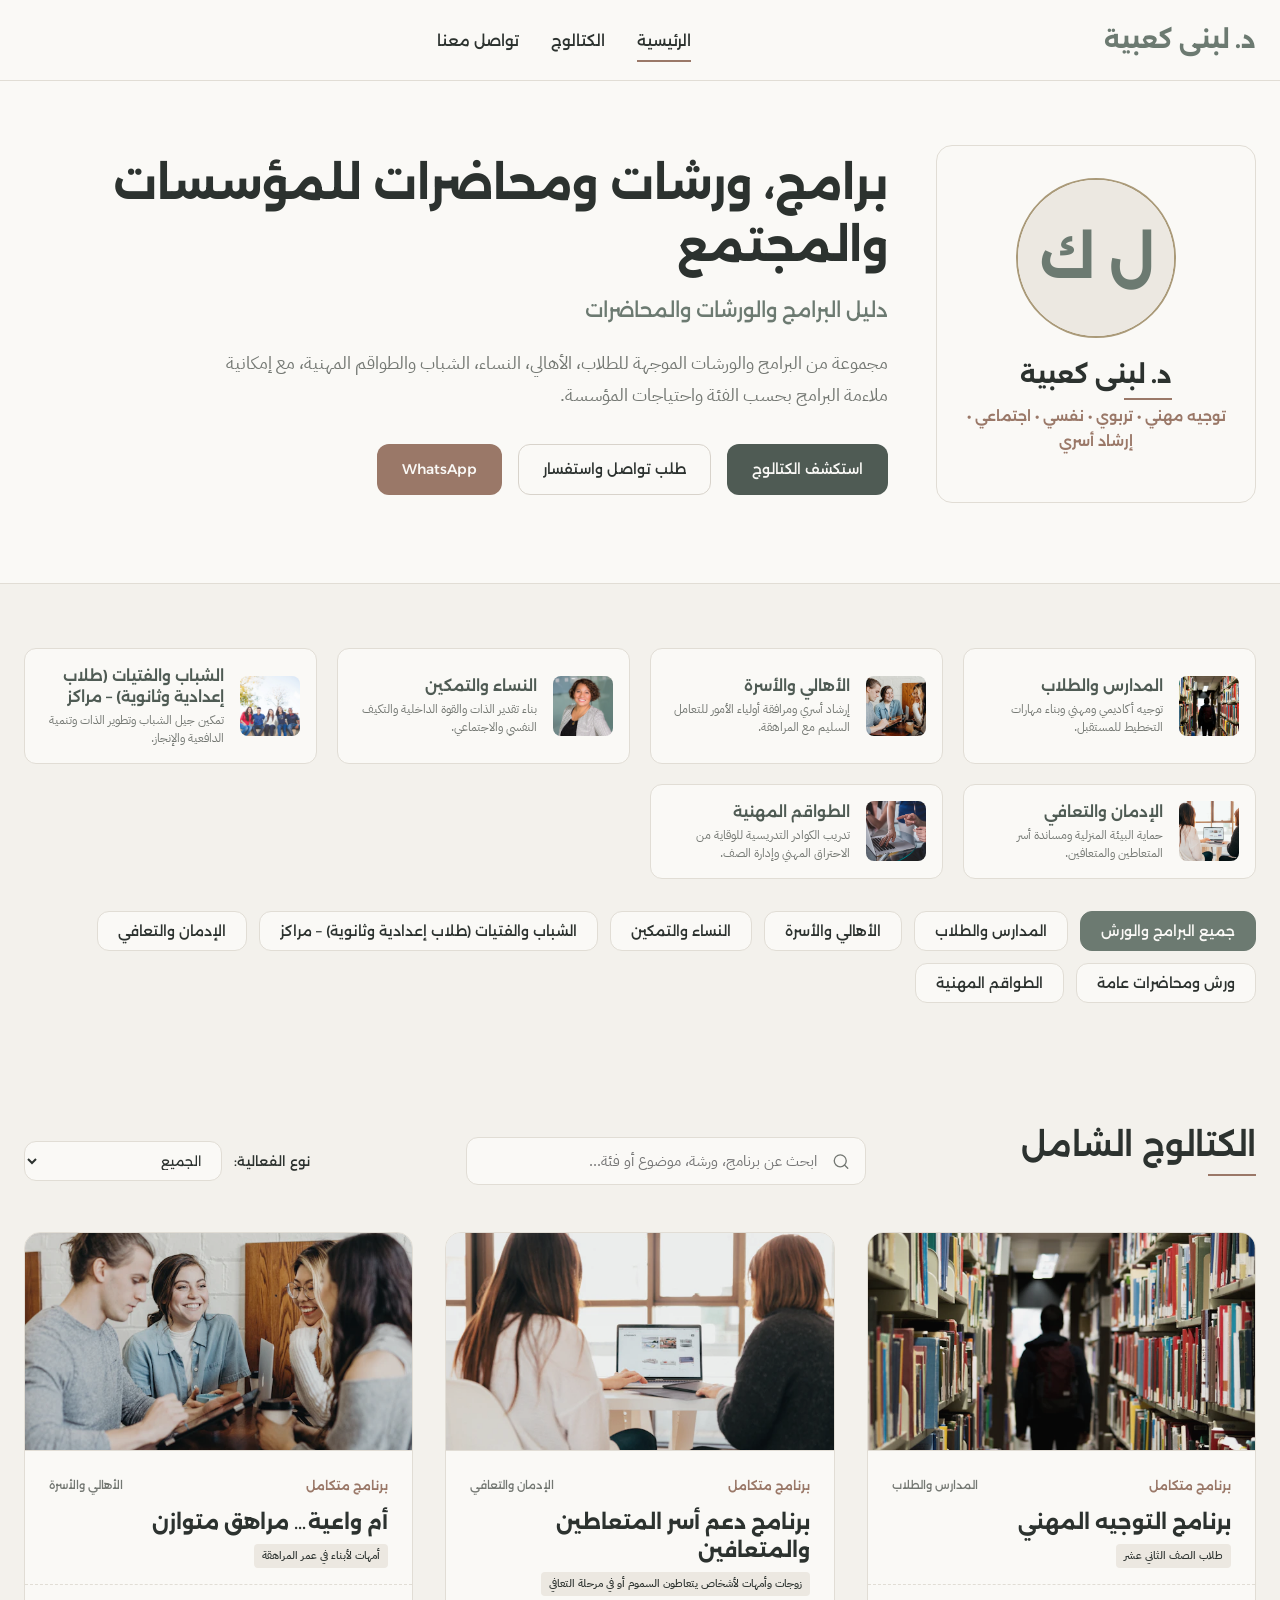
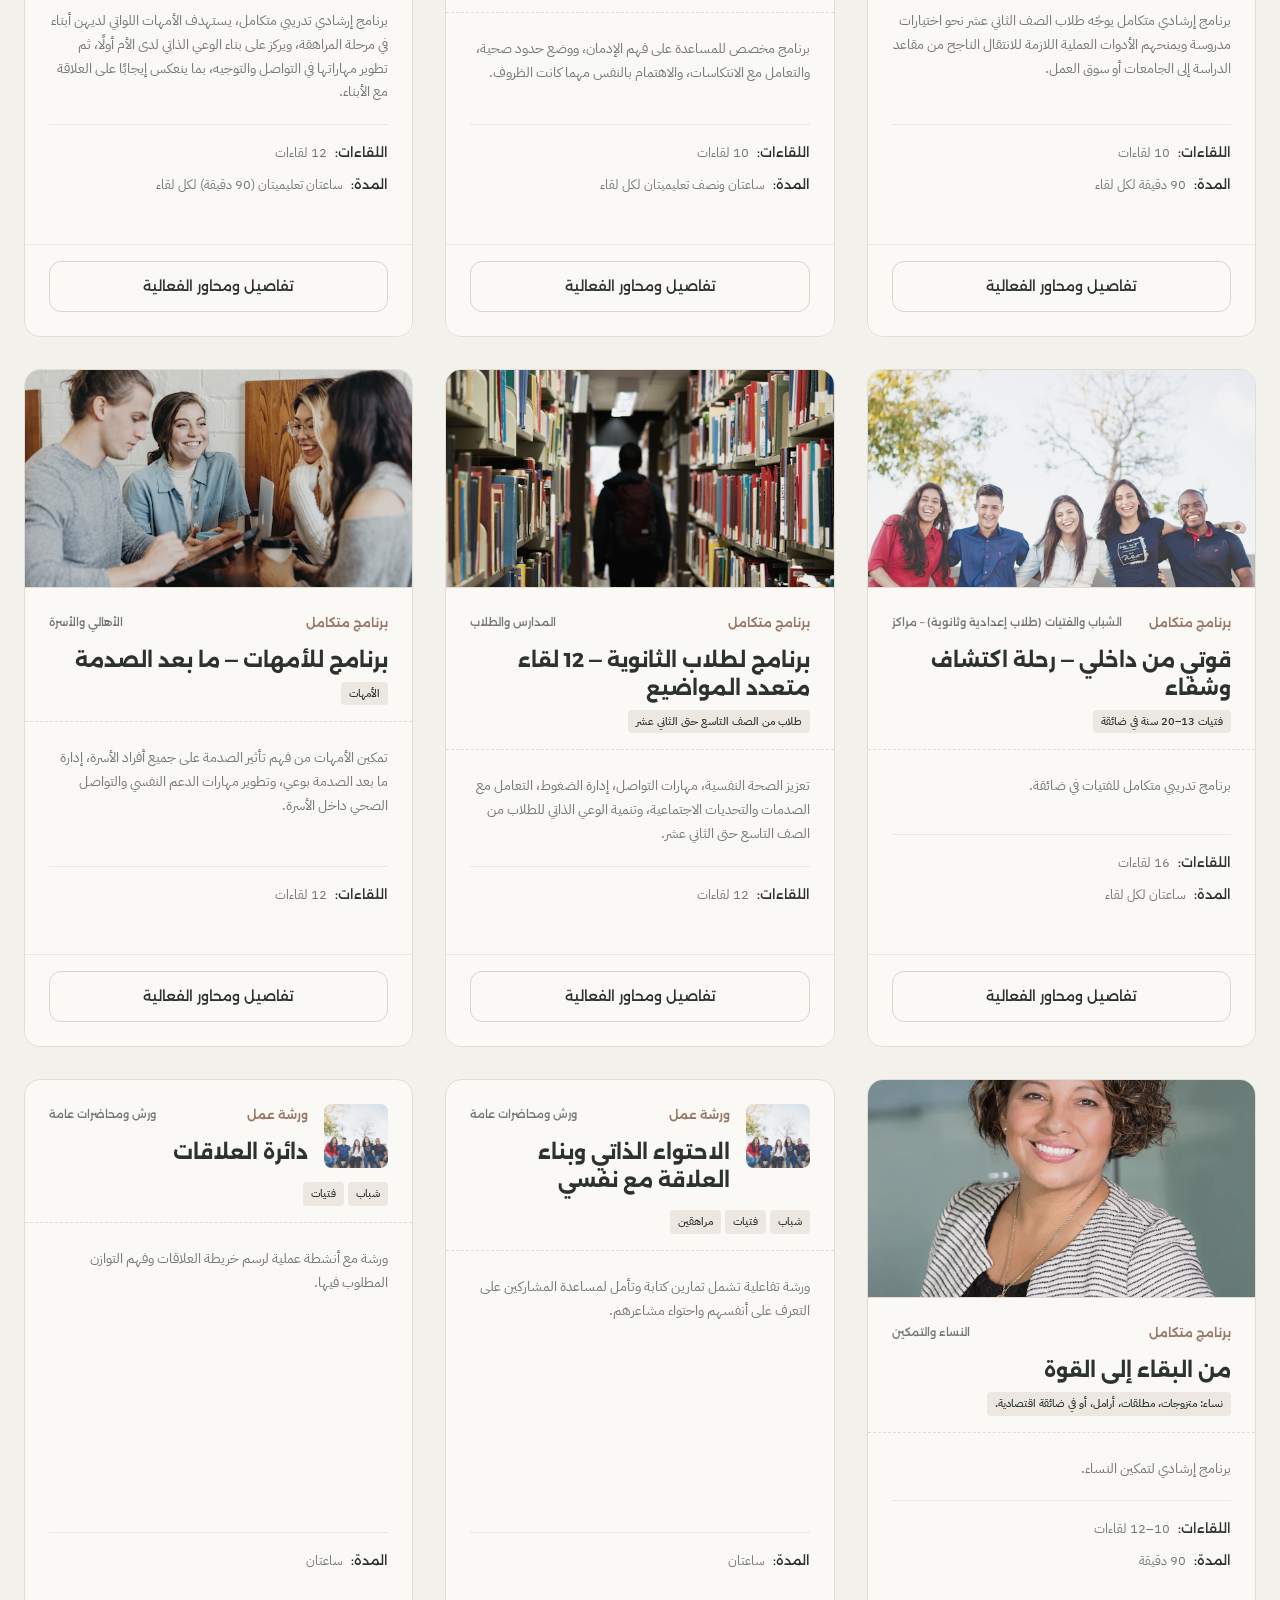
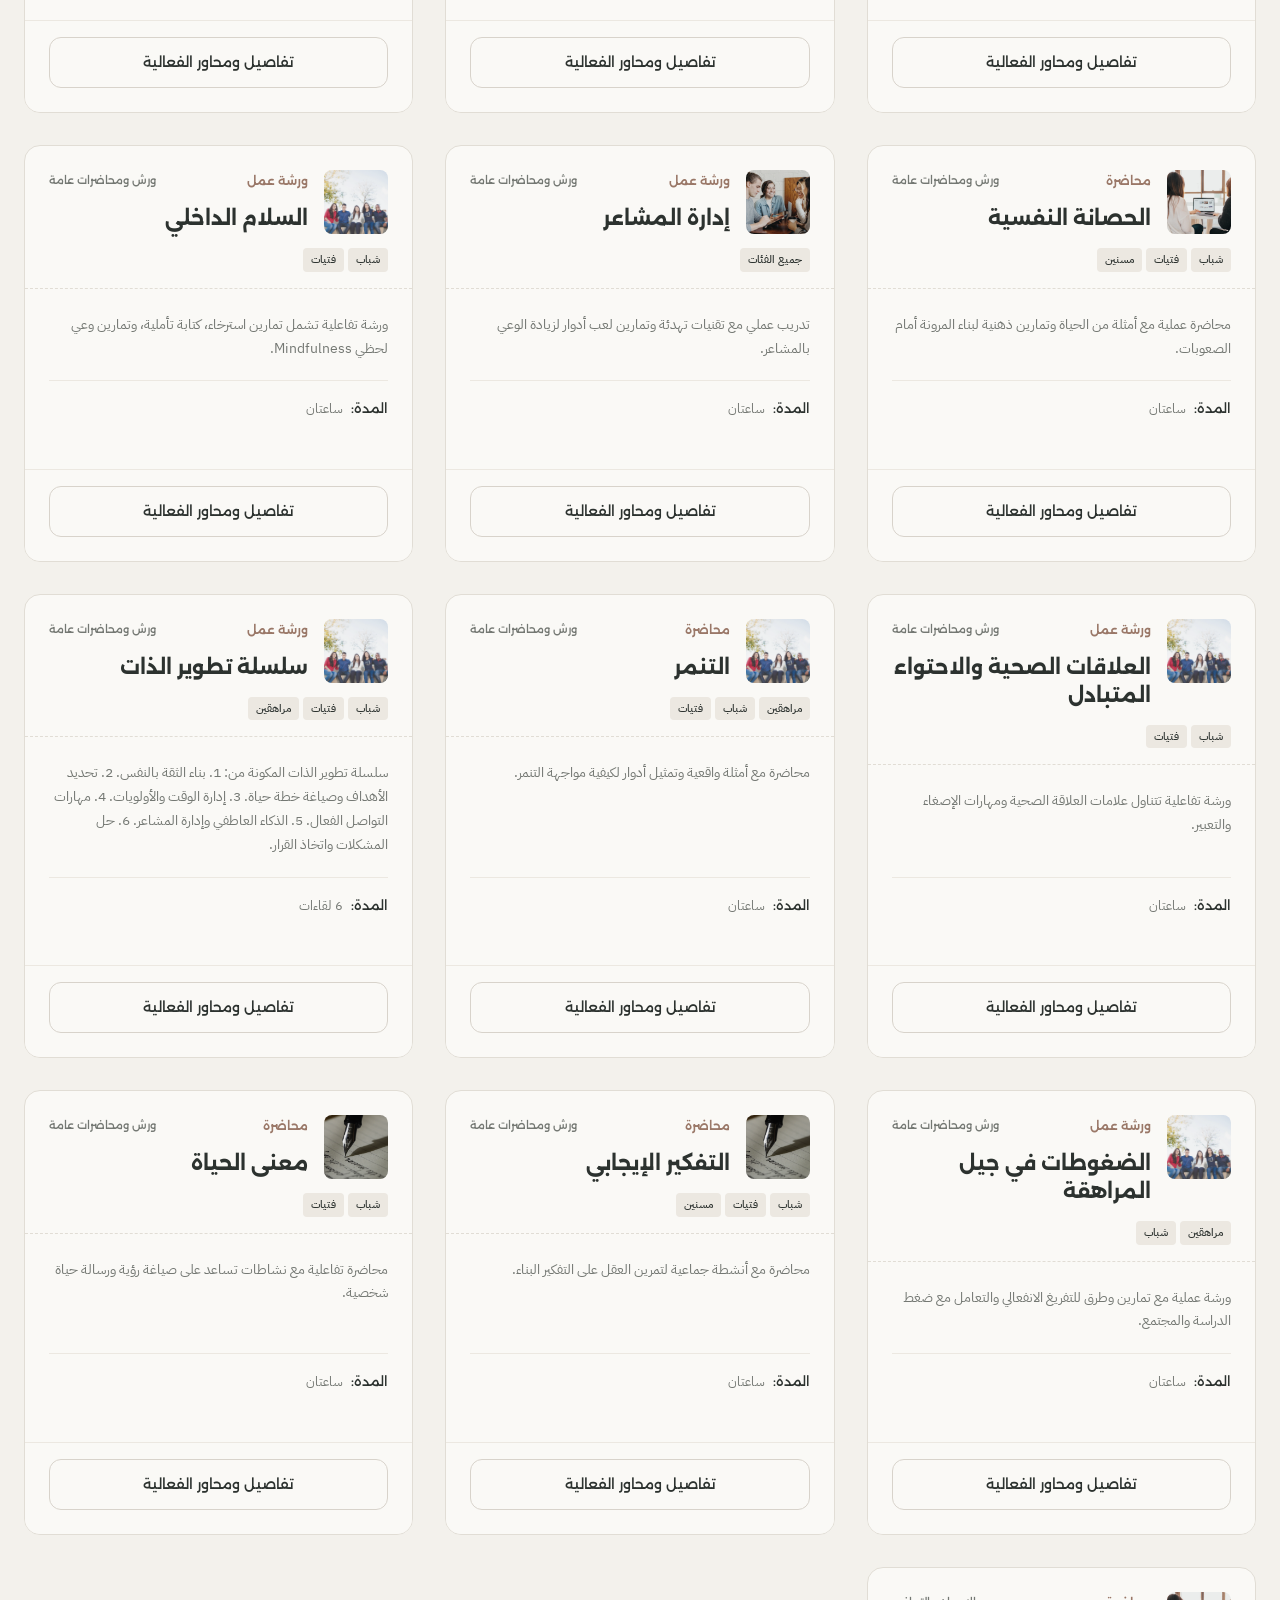
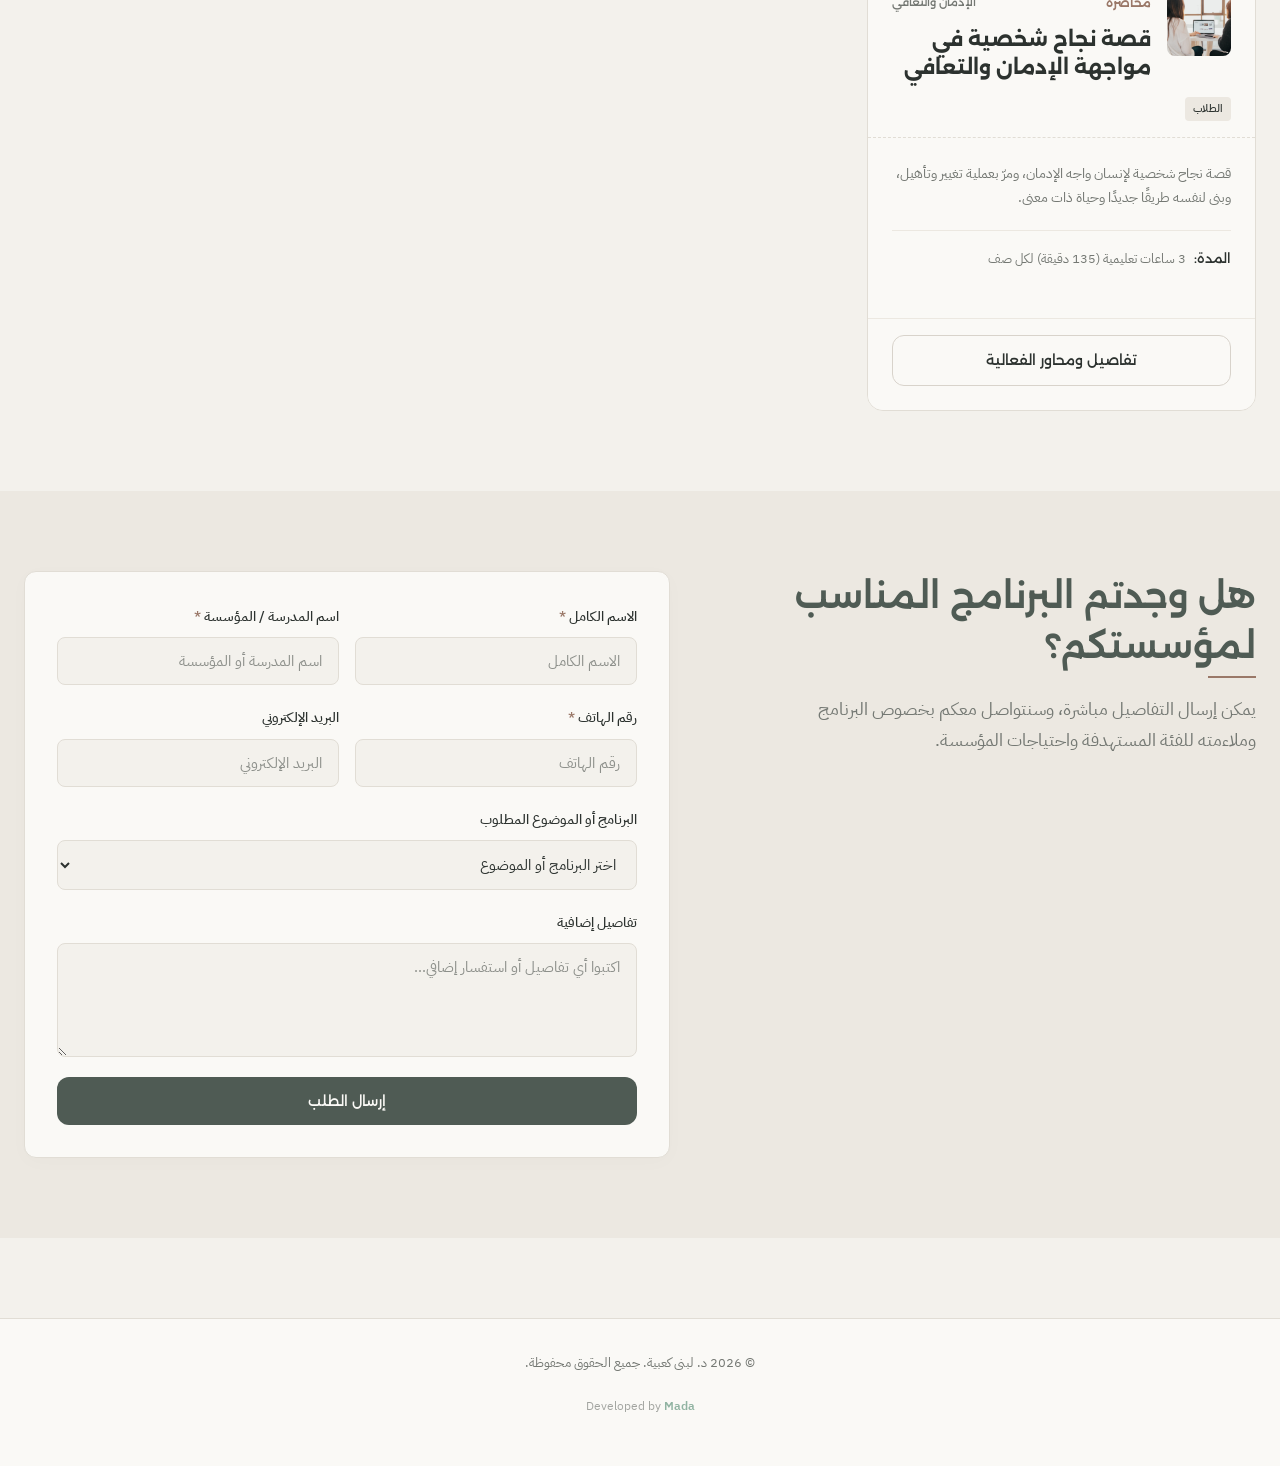
==== commit 7f80247a: "Initial Lubna programs catalog" ====
--- a/docs/index.html
+++ b/docs/index.html
@@ -110,9 +110,9 @@
             </div>
           </div>
           <div class="category-card" data-category="youth">
-            <img src="assets/images/categories/youth.webp" alt="الشباب والفتيات" loading="lazy">
-            <div class="category-card-content">
-              <h3>الشباب والفتيات</h3>
+            <img src="assets/images/categories/youth.webp" alt="الشباب والفتيات (طلاب إعدادية وثانوية) – مراكز" loading="lazy">
+            <div class="category-card-content">
+              <h3>الشباب والفتيات (طلاب إعدادية وثانوية) – مراكز</h3>
               <p>تمكين جيل الشباب وتطوير الذات وتنمية الدافعية والإنجاز.</p>
             </div>
           </div>
@@ -138,7 +138,7 @@
           <button class="category-chip" data-category="students">المدارس والطلاب</button>
           <button class="category-chip" data-category="parents">الأهالي والأسرة</button>
           <button class="category-chip" data-category="women">النساء والتمكين</button>
-          <button class="category-chip" data-category="youth">الشباب والفتيات</button>
+          <button class="category-chip" data-category="youth">الشباب والفتيات (طلاب إعدادية وثانوية) – مراكز</button>
           <button class="category-chip" data-category="recovery">الإدمان والتعافي</button>
           <button class="category-chip" data-category="general-workshops">ورش ومحاضرات عامة</button>
           <button class="category-chip" data-category="staff">الطواقم المهنية</button>
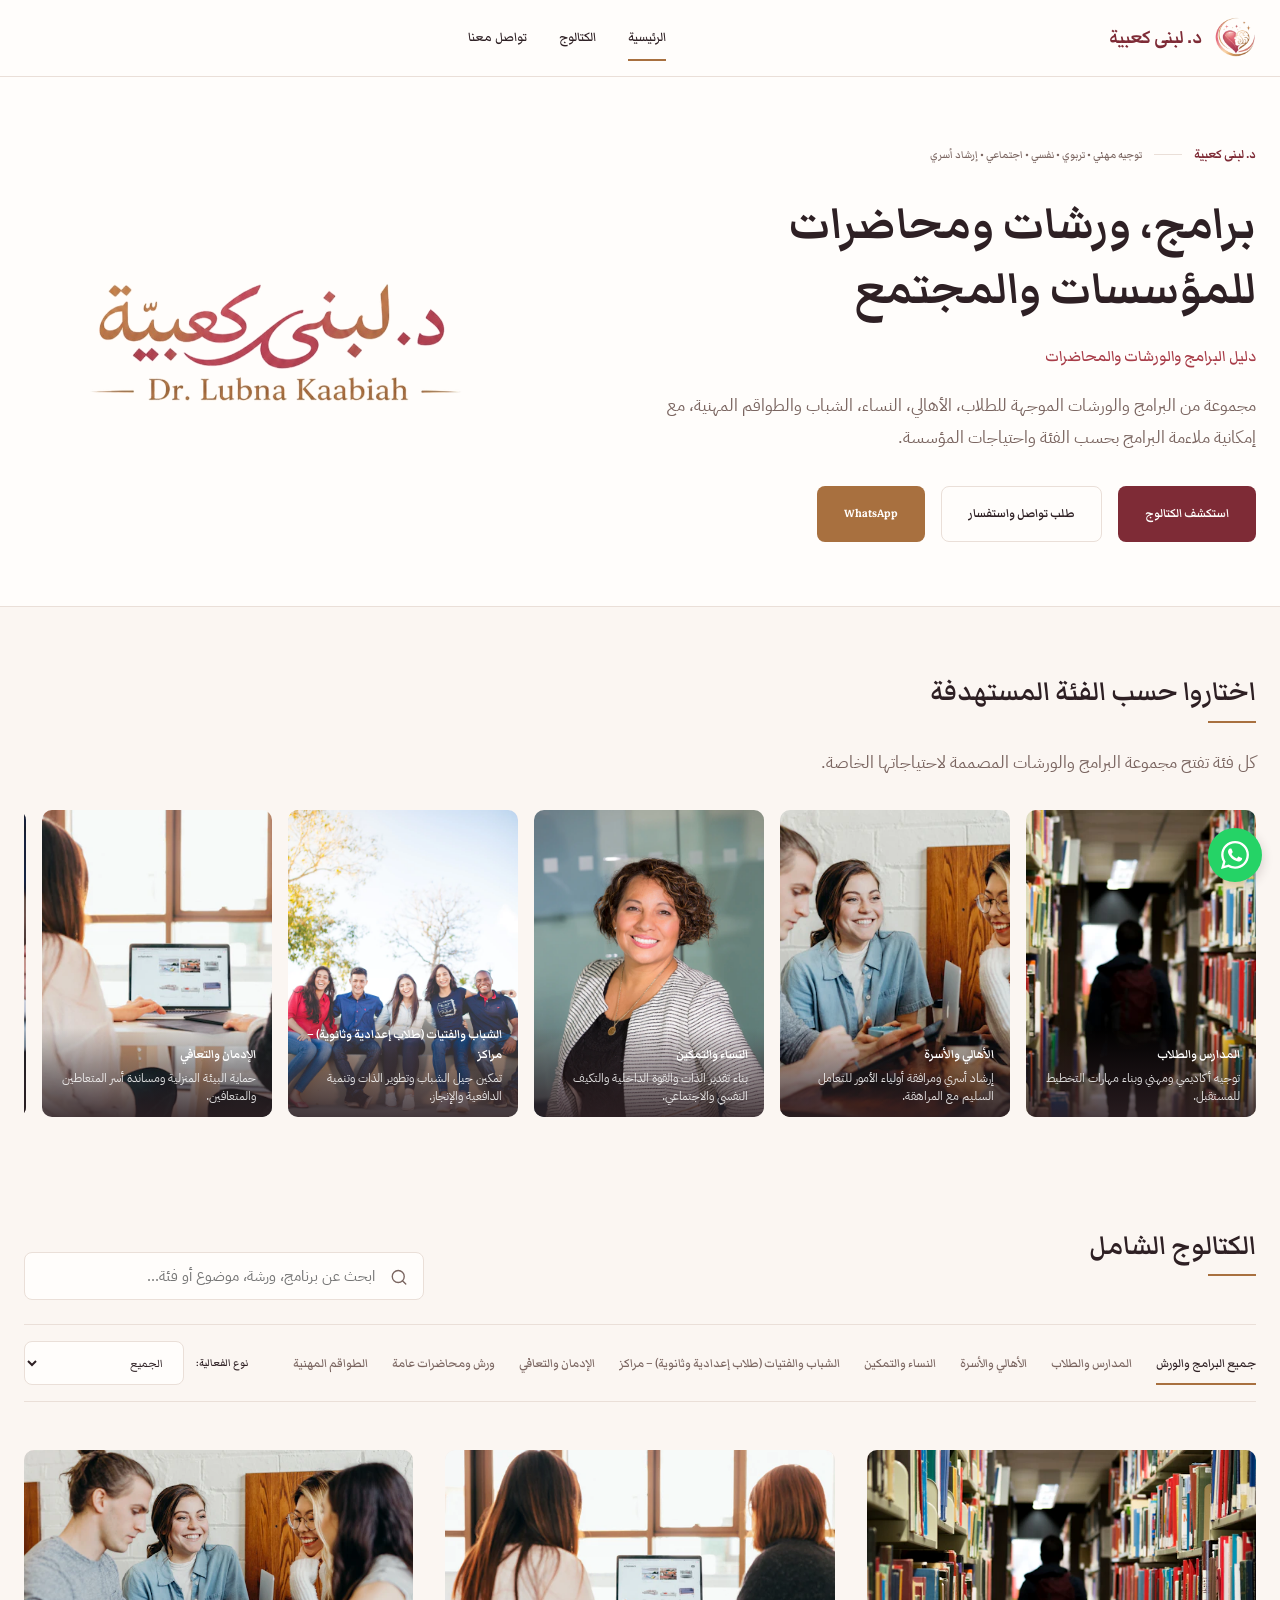
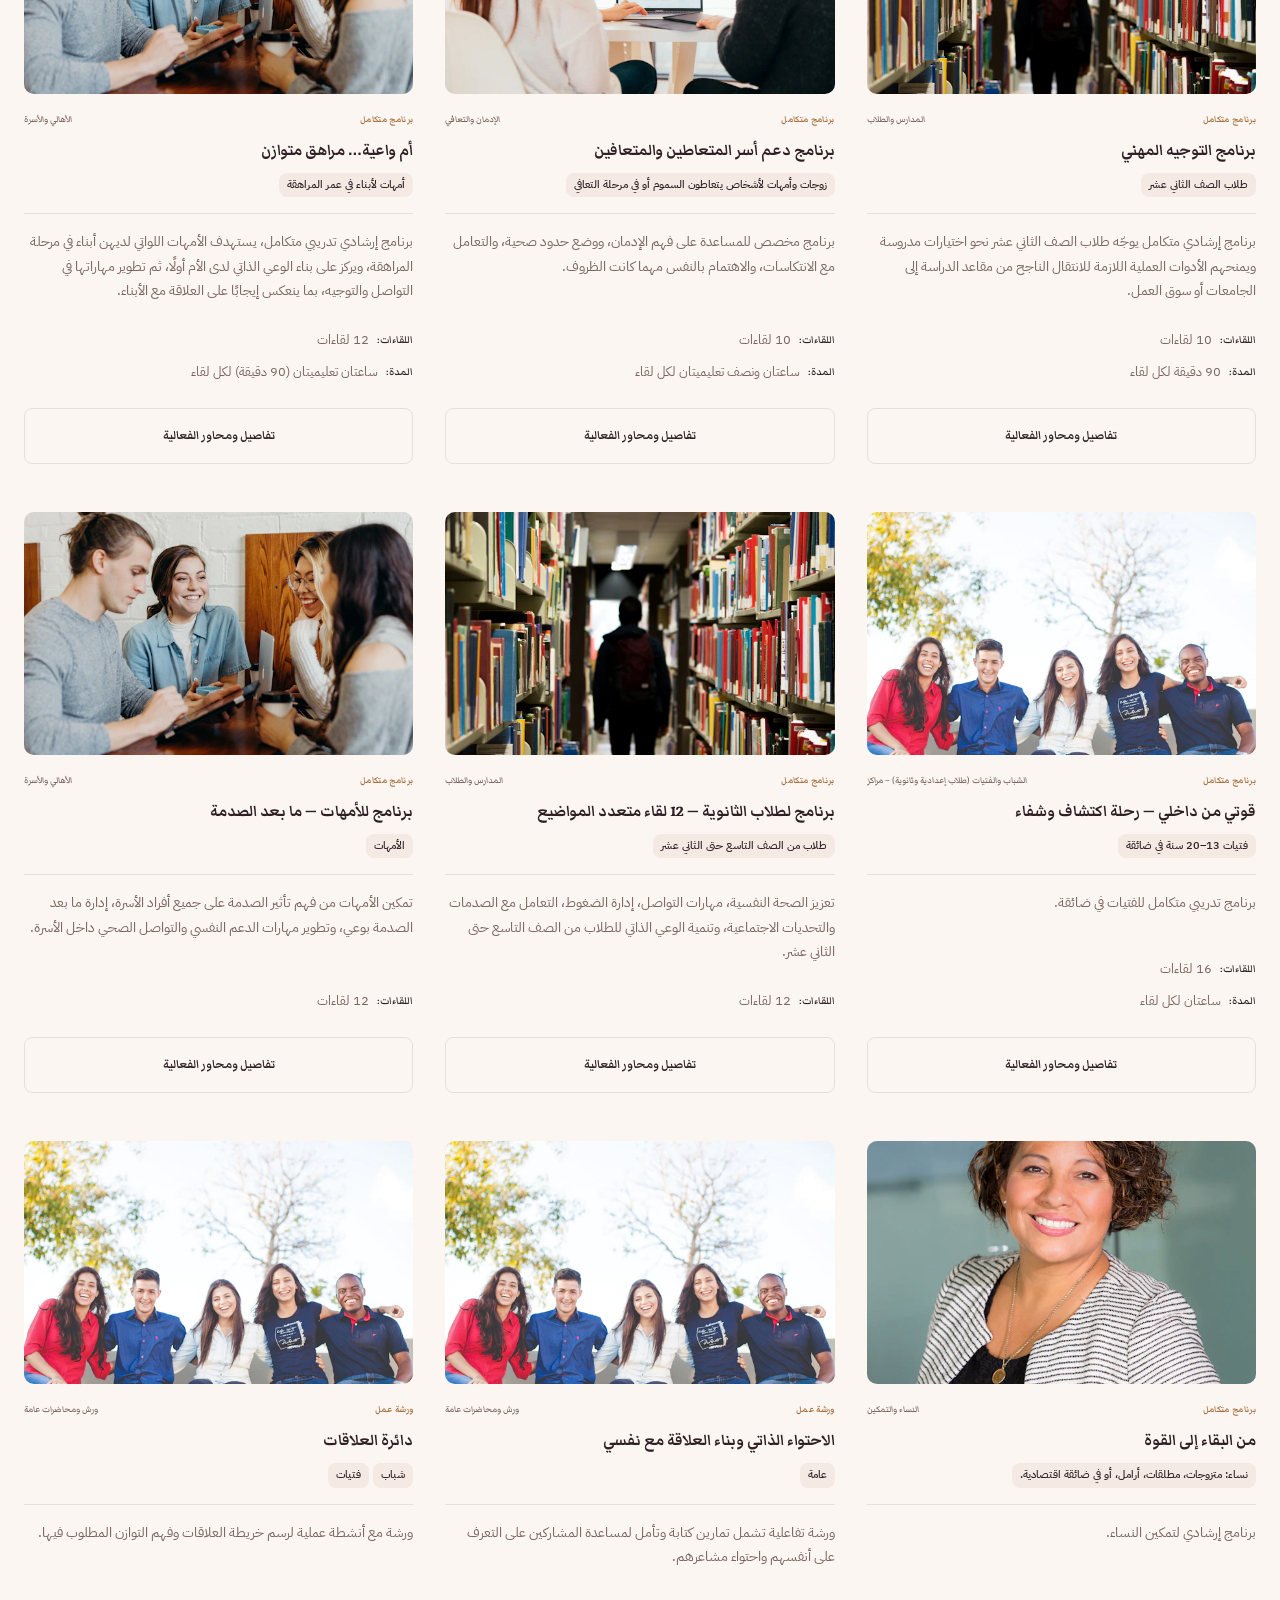
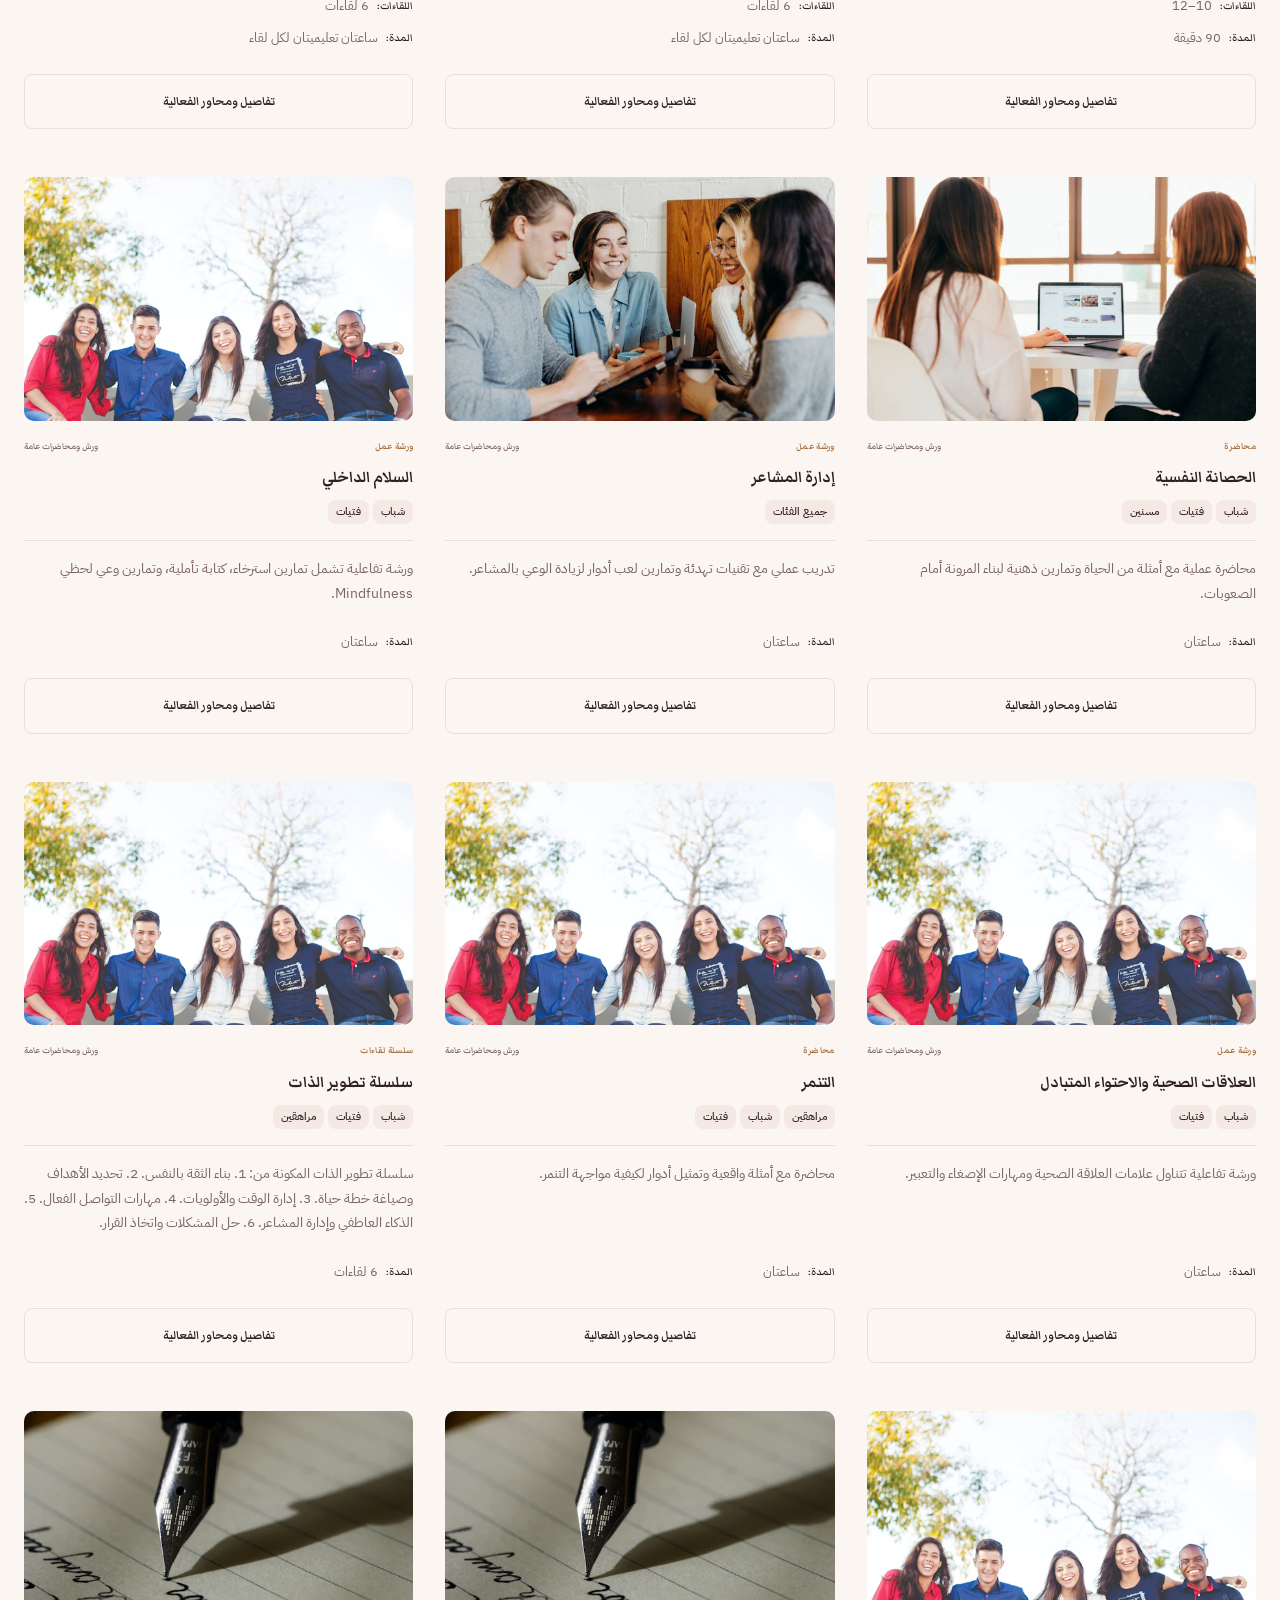
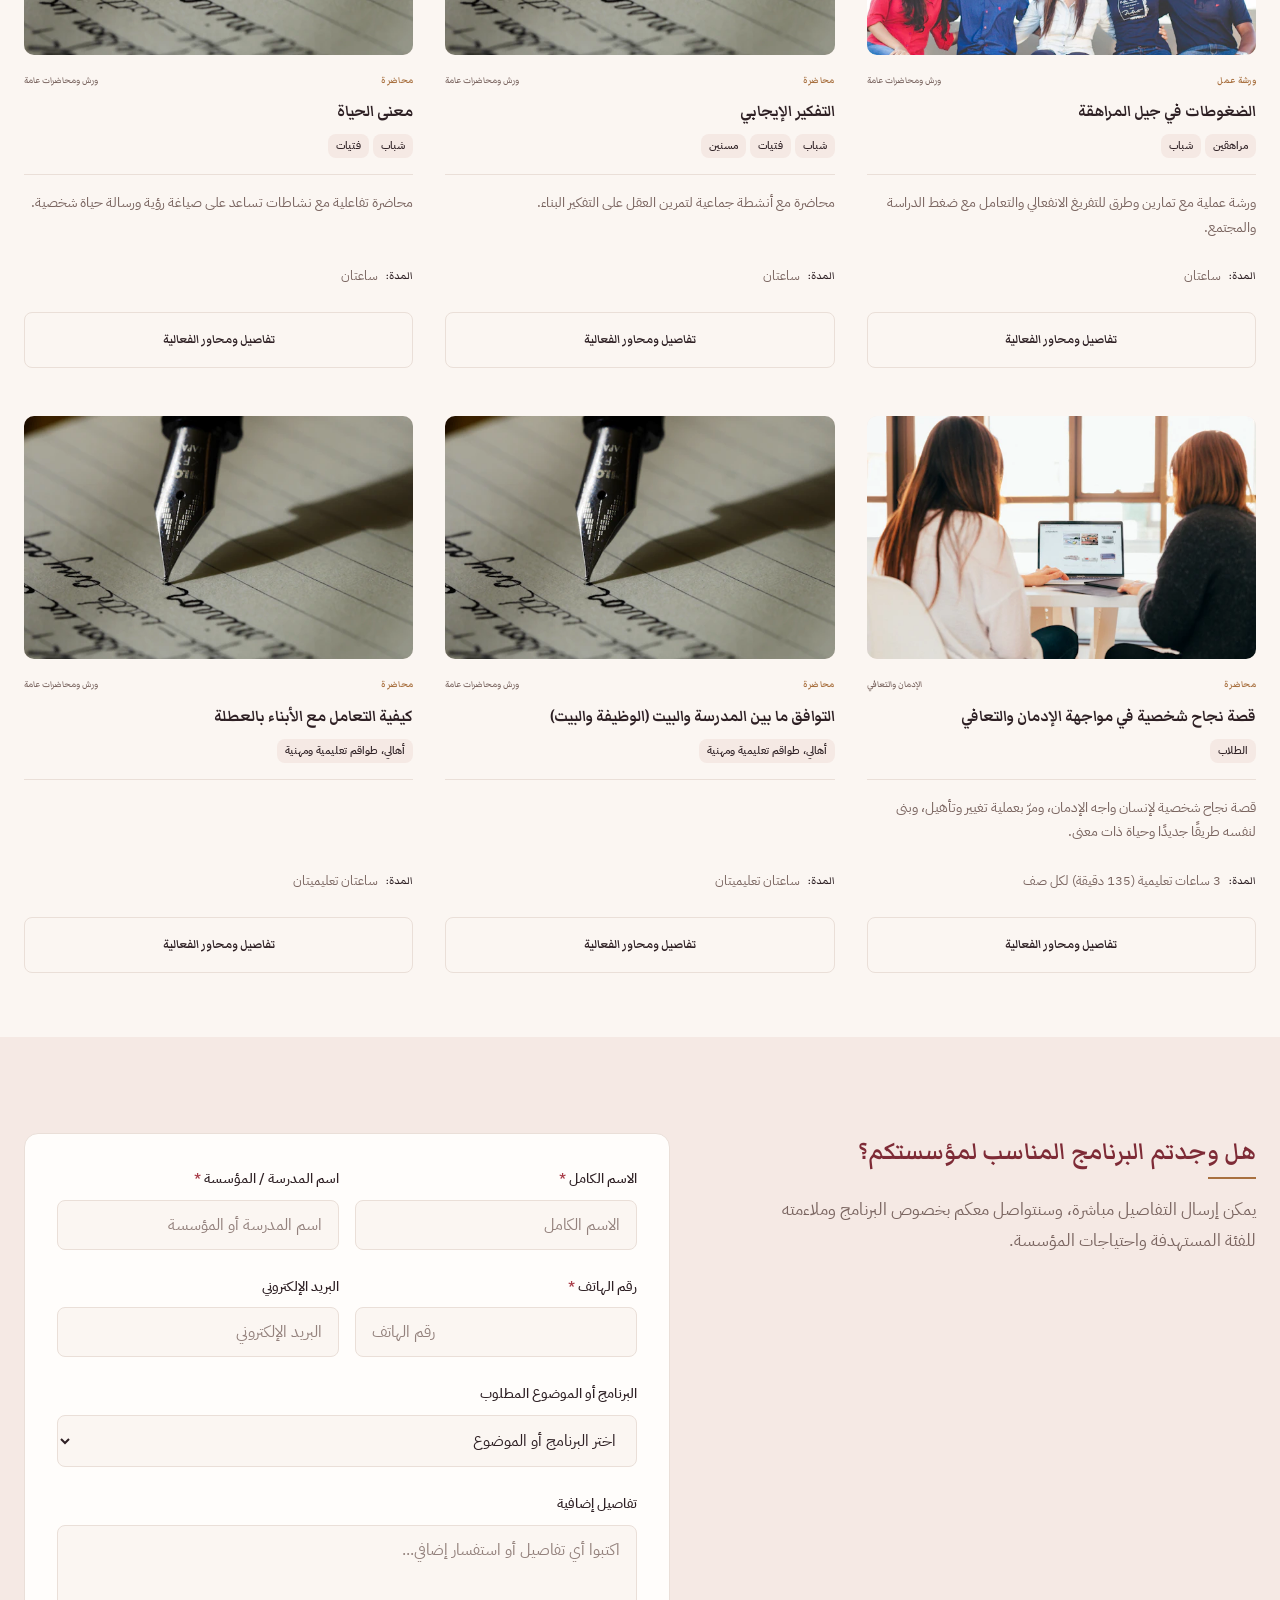
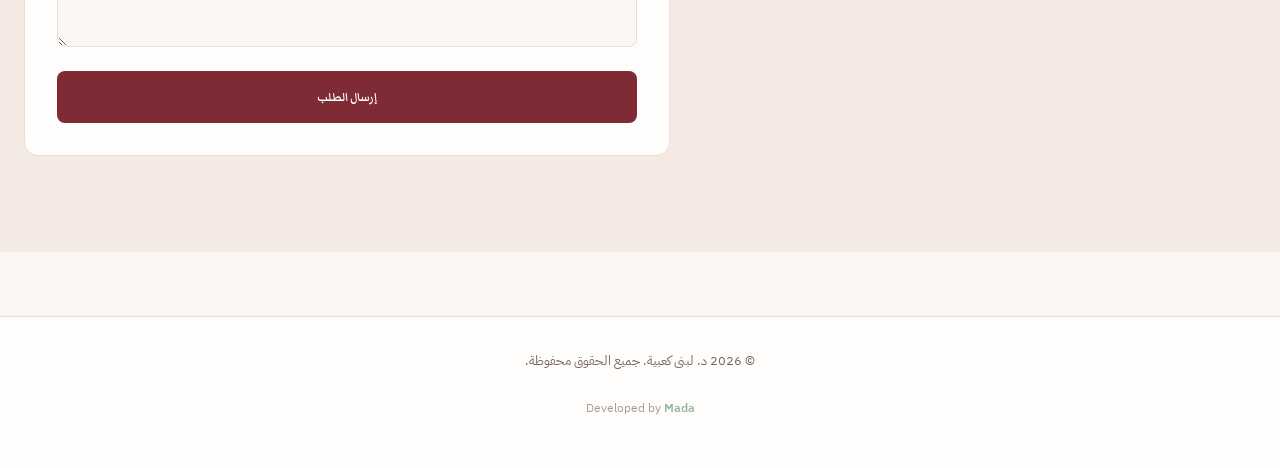
==== commit 2972ac13: "Initial Lubna programs catalog" ====
--- a/docs/index.html
+++ b/docs/index.html
@@ -24,6 +24,9 @@
   <header class="site-header">
     <div class="container navbar">
       <div class="logo">
+        <a href="index.html">
+          <img src="assets/images/logo-mark.png" alt="" class="logo-mark">
+        </a>
         <a href="index.html" class="logo-text">د. لبنى كعبية</a>
         <span class="logo-tagline">توجيه مهني • تربوي • نفسي • اجتماعي • إرشاد أسري</span>
       </div>
@@ -55,21 +58,17 @@
   </div>
 
   <main>
-    <!-- SECTION 1 — Profile Hero -->
+    <!-- SECTION 1 — Hero: the practice's own signature mark carries the
+         visual weight, beside a clear, quiet statement of the offer -->
     <section class="hero-section" aria-labelledby="hero-title">
       <div class="container hero-grid">
-        <!-- Profile Card (Digital Card Visual) -->
-        <article class="profile-card">
-          <div class="profile-image-container">
-            <div class="profile-placeholder-icon">ل ك</div>
-          </div>
-          <h2 class="profile-name" id="hero-title">د. لبنى كعبية</h2>
-          <p class="profile-title">توجيه مهني • تربوي • نفسي • اجتماعي • إرشاد أسري</p>
-        </article>
-
-        <!-- Hero Content -->
-        <div class="hero-content">
-          <h1>برامج، ورشات ومحاضرات للمؤسسات والمجتمع</h1>
+        <div class="hero-content" data-reveal>
+          <p class="hero-eyebrow">
+            <span class="hero-name">د. لبنى كعبية</span>
+            <span class="hero-eyebrow-divider" aria-hidden="true"></span>
+            <span class="hero-credentials">توجيه مهني • تربوي • نفسي • اجتماعي • إرشاد أسري</span>
+          </p>
+          <h1 id="hero-title">برامج، ورشات ومحاضرات للمؤسسات والمجتمع</h1>
           <p class="hero-tagline">دليل البرامج والورشات والمحاضرات</p>
           <p class="hero-description">
             مجموعة من البرامج والورشات الموجهة للطلاب، الأهالي، النساء، الشباب والطواقم المهنية، مع إمكانية ملاءمة البرامج بحسب الفئة واحتياجات المؤسسة.
@@ -80,86 +79,96 @@
             <a href="#" class="btn btn-accent" id="heroWhatsappBtn">WhatsApp</a>
           </div>
         </div>
-      </div>
-    </section>
-
-    <!-- SECTION 2 — Choose by Category -->
+        <div class="hero-visual" data-reveal>
+          <img src="assets/images/logo-signature.png" alt="د. لبنى كعبية" class="hero-signature">
+        </div>
+      </div>
+    </section>
+
+    <!-- SECTION 2 — Browse by audience: the six real, editorially-sourced
+         category photographs as one filmstrip (see IMAGE-SOURCES.md) -->
     <section class="categories-section" aria-labelledby="categories-heading">
       <div class="container">
-        <!-- Visual Category Grid -->
-        <div class="visual-category-grid" id="visualCategoryGrid">
-          <div class="category-card" data-category="students">
+        <h2 id="categories-heading" data-reveal>اختاروا حسب الفئة المستهدفة</h2>
+        <p data-reveal>كل فئة تفتح مجموعة البرامج والورشات المصممة لاحتياجاتها الخاصة.</p>
+
+        <!-- Visual Category Index (horizontally scrolling on every viewport) -->
+        <div class="visual-category-grid" id="visualCategoryGrid" data-reveal role="group" aria-label="استعراض الفئات المستهدفة">
+          <button type="button" class="category-card" data-category="students">
             <img src="assets/images/categories/students.webp" alt="المدارس والطلاب" loading="lazy">
             <div class="category-card-content">
               <h3>المدارس والطلاب</h3>
               <p>توجيه أكاديمي ومهني وبناء مهارات التخطيط للمستقبل.</p>
             </div>
-          </div>
-          <div class="category-card" data-category="parents">
+          </button>
+          <button type="button" class="category-card" data-category="parents">
             <img src="assets/images/categories/parents.webp" alt="الأهالي والأسرة" loading="lazy">
             <div class="category-card-content">
               <h3>الأهالي والأسرة</h3>
               <p>إرشاد أسري ومرافقة أولياء الأمور للتعامل السليم مع المراهقة.</p>
             </div>
-          </div>
-          <div class="category-card" data-category="women">
+          </button>
+          <button type="button" class="category-card" data-category="women">
             <img src="assets/images/categories/women.webp" alt="النساء والتمكين" loading="lazy">
             <div class="category-card-content">
               <h3>النساء والتمكين</h3>
               <p>بناء تقدير الذات والقوة الداخلية والتكيف النفسي والاجتماعي.</p>
             </div>
-          </div>
-          <div class="category-card" data-category="youth">
+          </button>
+          <button type="button" class="category-card" data-category="youth">
             <img src="assets/images/categories/youth.webp" alt="الشباب والفتيات (طلاب إعدادية وثانوية) – مراكز" loading="lazy">
             <div class="category-card-content">
               <h3>الشباب والفتيات (طلاب إعدادية وثانوية) – مراكز</h3>
               <p>تمكين جيل الشباب وتطوير الذات وتنمية الدافعية والإنجاز.</p>
             </div>
-          </div>
-          <div class="category-card" data-category="recovery">
+          </button>
+          <button type="button" class="category-card" data-category="recovery">
             <img src="assets/images/categories/recovery.webp" alt="الإدمان والتعافي" loading="lazy">
             <div class="category-card-content">
               <h3>الإدمان والتعافي</h3>
               <p>حماية البيئة المنزلية ومساندة أسر المتعاطين والمتعافين.</p>
             </div>
-          </div>
-          <div class="category-card" data-category="staff">
+          </button>
+          <button type="button" class="category-card" data-category="staff">
             <img src="assets/images/categories/staff.webp" alt="الطواقم المهنية" loading="lazy">
             <div class="category-card-content">
               <h3>الطواقم المهنية</h3>
               <p>تدريب الكوادر التدريسية للوقاية من الاحتراق المهني وإدارة الصف.</p>
             </div>
-          </div>
-        </div>
-
-        <!-- Category chips container -->
-        <div class="categories-container" id="categoryChips" role="group" aria-label="فئات الجمهور المستهدف">
-          <button class="category-chip active" data-category="all">جميع البرامج والورش</button>
-          <button class="category-chip" data-category="students">المدارس والطلاب</button>
-          <button class="category-chip" data-category="parents">الأهالي والأسرة</button>
-          <button class="category-chip" data-category="women">النساء والتمكين</button>
-          <button class="category-chip" data-category="youth">الشباب والفتيات (طلاب إعدادية وثانوية) – مراكز</button>
-          <button class="category-chip" data-category="recovery">الإدمان والتعافي</button>
-          <button class="category-chip" data-category="general-workshops">ورش ومحاضرات عامة</button>
-          <button class="category-chip" data-category="staff">الطواقم المهنية</button>
-        </div>
-      </div>
-    </section>
-
-    <!-- SECTION 3 & 4 — Catalog Filter & List Grid -->
+          </button>
+        </div>
+      </div>
+    </section>
+
+    <!-- SECTION 3 & 4 — Catalog: one filtering toolbar (search + category
+         chips + type) directly above the listing -->
     <section class="catalog-section" id="catalog" aria-labelledby="catalog-heading">
       <div class="container">
         <div class="catalog-header">
           <div>
             <h2 id="catalog-heading">الكتالوج الشامل</h2>
           </div>
-          
+
           <!-- Search Box -->
           <div class="search-container">
             <span class="search-icon" aria-hidden="true">
               <svg xmlns="http://www.w3.org/2000/svg" width="18" height="18" viewBox="0 0 24 24" fill="none" stroke="currentColor" stroke-width="1.8" stroke-linecap="round" stroke-linejoin="round" class="svg-icon"><circle cx="11" cy="11" r="8"></circle><line x1="21" y1="21" x2="16.65" y2="16.65"></line></svg>
             </span>
             <input type="search" class="search-input" id="searchInput" placeholder="ابحث عن برنامج، ورشة، موضوع أو فئة..." aria-label="ابحث في الكتالوج">
+          </div>
+        </div>
+
+        <div class="catalog-toolbar">
+          <!-- Category chips container -->
+          <div class="categories-container" id="categoryChips" role="group" aria-label="فئات الجمهور المستهدف">
+            <button class="category-chip active" data-category="all">جميع البرامج والورش</button>
+            <button class="category-chip" data-category="students">المدارس والطلاب</button>
+            <button class="category-chip" data-category="parents">الأهالي والأسرة</button>
+            <button class="category-chip" data-category="women">النساء والتمكين</button>
+            <button class="category-chip" data-category="youth">الشباب والفتيات (طلاب إعدادية وثانوية) – مراكز</button>
+            <button class="category-chip" data-category="recovery">الإدمان والتعافي</button>
+            <button class="category-chip" data-category="general-workshops">ورش ومحاضرات عامة</button>
+            <button class="category-chip" data-category="staff">الطواقم المهنية</button>
           </div>
 
           <!-- Type filter dropdown -->
@@ -184,19 +193,19 @@
     </section>
 
     <!-- SECTION 5 — Contact / Inquiry -->
-    <section class="catalog-section" id="contact" style="background-color: var(--color-soft); padding: 80px 0;" aria-labelledby="contact-heading">
+    <section class="catalog-section contact-section" id="contact" aria-labelledby="contact-heading">
       <div class="container">
         <div class="contact-section-grid">
           <!-- Right side: Info -->
-          <div class="contact-info-block">
-            <h2 id="contact-heading" style="margin-bottom: 16px; font-size: 2.2rem; color: var(--color-primary-dark); font-family: var(--font-headings);">هل وجدتم البرنامج المناسب لمؤسستكم؟</h2>
-            <p style="font-size: 1.1rem; line-height: 1.8; color: var(--color-text-muted);">
+          <div class="contact-info-block" data-reveal>
+            <h2 id="contact-heading" class="contact-info-heading">هل وجدتم البرنامج المناسب لمؤسستكم؟</h2>
+            <p>
               يمكن إرسال التفاصيل مباشرة، وسنتواصل معكم بخصوص البرنامج وملاءمته للفئة المستهدفة واحتياجات المؤسسة.
             </p>
           </div>
-          
+
           <!-- Left side: Form -->
-          <div class="contact-form-container">
+          <div class="contact-form-container" data-reveal>
             <form id="contactForm" method="POST" class="contact-form" novalidate>
               <!-- Honeypot -->
               <input type="text" name="_honey" style="display:none">
@@ -211,18 +220,18 @@
 
               <div class="form-row">
                 <div class="form-group">
-                  <label for="formName">الاسم الكامل <span style="color: var(--color-accent);">*</span></label>
+                  <label for="formName">الاسم الكامل <span class="form-required">*</span></label>
                   <input type="text" id="formName" name="الاسم" placeholder="الاسم الكامل" class="form-control" required>
                 </div>
                 <div class="form-group">
-                  <label for="formInstitution">اسم المدرسة / المؤسسة <span style="color: var(--color-accent);">*</span></label>
+                  <label for="formInstitution">اسم المدرسة / المؤسسة <span class="form-required">*</span></label>
                   <input type="text" id="formInstitution" name="المؤسسة" placeholder="اسم المدرسة أو المؤسسة" class="form-control" required>
                 </div>
               </div>
 
               <div class="form-row">
                 <div class="form-group">
-                  <label for="formPhone">رقم الهاتف <span style="color: var(--color-accent);">*</span></label>
+                  <label for="formPhone">رقم الهاتف <span class="form-required">*</span></label>
                   <input type="tel" id="formPhone" name="الهاتف" placeholder="رقم الهاتف" class="form-control" required>
                 </div>
                 <div class="form-group">
@@ -243,7 +252,7 @@
                 <textarea id="formMessage" name="التفاصيل" rows="4" placeholder="اكتبوا أي تفاصيل أو استفسار إضافي..." class="form-control"></textarea>
               </div>
 
-              <button type="submit" class="btn btn-primary" style="width: 100%; padding: 14px;">إرسال الطلب</button>
+              <button type="submit" class="btn btn-primary form-submit">إرسال الطلب</button>
               
               <div id="formStatus" class="form-status"></div>
             </form>
@@ -269,5 +278,6 @@
   <script src="assets/js/legacy-programs.js"></script>
   <script src="assets/js/filters.js"></script>
   <script src="assets/js/app.js"></script>
+  <script src="assets/js/motion.js"></script>
 </body>
 </html>
--- a/docs/assets/css/style.css
+++ b/docs/assets/css/style.css
@@ -1,37 +1,73 @@
-/* Premium Design System for Dr. Lubna Kaabia's Website */
-@import url('https://fonts.googleapis.com/css2?family=Alexandria:wght@300;400;500;600;700&family=IBM+Plex+Sans+Arabic:wght@300;400;500;600;700&display=swap');
+/* ==========================================================================
+   Dr. Lubna Kaabia — Program Catalog
+   Design system grounded in the practice's actual mark: colors sampled
+   from the logo (heart + mind + crescent, warm rose/gold on ivory), a
+   serif heading face echoing the logo's calligraphic warmth, paired with
+   a legible Arabic sans for body copy. See .claude/rules/ for the
+   governing discipline.
+   ========================================================================== */
+
+@import url('https://fonts.googleapis.com/css2?family=Markazi+Text:wght@400;500;600;700&family=IBM+Plex+Sans+Arabic:wght@300;400;500;600;700&display=swap');
 
 :root {
-  --color-bg: #F3F1EC;
-  --color-surface: #FAF9F6;
-  --color-text: #2C322F;
-  --color-text-muted: #747873;
-
-  --color-primary: #6C7A71;
-  --color-primary-dark: #4F5B54;
-
-  --color-accent: #9A7868;
-  --color-gold: #AA9A79;
-
-  --color-border: #E1DDD5;
-  --color-soft: #ECE8E1;
-
-  --color-warning: #987864;
+  /* ---- Color: sampled from the practice's own logo ---- */
+  --color-bg: #FBF6F2;
+  --color-surface: #FFFDFB;
+  --color-text: #2E2024;
+  --color-text-muted: #7A6560;
+
+  --color-primary: #A83C48;
+  --color-primary-dark: #7E2B36;
+
+  --color-accent: #A8703F;
+  --color-gold: #8A5A30;
+
+  --color-border: #EADFD8;
+  --color-soft: #F5E9E4;
+
+  --color-warning: #A6631E;
 
   --mada-brand: #5A8F76;
 
-  --font-headings: "Alexandria", "IBM Plex Sans Arabic", sans-serif;
+  --font-headings: "Markazi Text", "IBM Plex Sans Arabic", serif;
   --font-body: "IBM Plex Sans Arabic", Arial, sans-serif;
 
-  --transition-speed: 0.3s;
+  /* ---- Corner radius: small system, not one value reused everywhere.
+     Controls get a small functional radius; imagery a slightly larger
+     one; standalone panels the largest. Repeated catalog cards use
+     none — see .card below. ---- */
+  --radius-control: 8px;
+  --radius-media: 10px;
+  --radius-surface: 14px;
+
+  /* ---- Spacing: three tiers (element / component / section), single
+     4px base, no arbitrary one-off values. ---- */
+  --space-1: 4px;
+  --space-2: 8px;
+  --space-3: 12px;
+  --space-4: 16px;
+  --space-5: 24px;
+  --space-6: 32px;
+  --space-7: 48px;
+  --space-8: 64px;
+  --space-9: 96px;
+
+  /* ---- Motion: named curves + tiered durations reused everywhere ---- */
+  --ease-out: cubic-bezier(0.16, 1, 0.3, 1);
+  --ease-in-out: cubic-bezier(0.65, 0, 0.35, 1);
+  --dur-micro: 160ms;
+  --dur-meso: 400ms;
+  --dur-macro: 700ms;
+
+  --transition-speed: 0.2s;
   --max-width: 1180px;
+  --max-width-narrow: 720px;
 }
 
 html {
   scroll-behavior: smooth;
 }
 
-/* Reset and Global Styles */
 * {
   box-sizing: border-box;
   margin: 0;
@@ -42,14 +78,13 @@
   background-color: var(--color-bg);
   color: var(--color-text);
   font-family: var(--font-body);
-  line-height: 1.8;
-  text-align: right;
+  line-height: 1.85;
+  text-align: start;
   direction: rtl;
-  font-size: 16px;
+  font-size: 17px;
   -webkit-font-smoothing: antialiased;
 }
 
-/* Scrollbar customization */
 ::-webkit-scrollbar {
   width: 8px;
 }
@@ -67,12 +102,18 @@
   background: var(--color-text-muted);
 }
 
-/* Containers & Layout */
 .container {
   width: 100%;
   max-width: var(--max-width);
-  margin: 0 auto;
-  padding: 0 24px;
+  margin-inline: auto;
+  padding-inline: 24px;
+}
+
+.container-narrow {
+  width: 100%;
+  max-width: var(--max-width-narrow);
+  margin-inline: auto;
+  padding-inline: 24px;
 }
 
 header,
@@ -81,7 +122,7 @@
   width: 100%;
 }
 
-/* Typography Hierarchy */
+/* Typography Hierarchy — small, deliberate scale */
 h1,
 h2,
 h3,
@@ -90,28 +131,31 @@
 h6 {
   font-family: var(--font-headings);
   color: var(--color-text);
-  line-height: 1.4;
+  line-height: 1.3;
   font-weight: 600;
+  letter-spacing: 0;
 }
 
 h1 {
-  font-size: clamp(2rem, 4vw, 2.75rem);
-  margin-bottom: 16px;
+  font-size: clamp(2.2rem, 1.6rem + 2.6vw, 3.5rem);
+  line-height: 1.16;
+  font-weight: 700;
+  margin-bottom: var(--space-4);
 }
 
 h2 {
-  font-size: clamp(1.5rem, 3vw, 2rem);
-  margin-bottom: 24px;
+  font-size: clamp(1.6rem, 1.4rem + 0.9vw, 2.1rem);
+  margin-bottom: var(--space-5);
   position: relative;
   display: inline-block;
-  padding-bottom: 8px;
+  padding-bottom: var(--space-2);
 }
 
 h2::after {
   content: "";
   position: absolute;
   bottom: 0;
-  right: 0;
+  inset-inline-start: 0;
   width: 48px;
   height: 2px;
   background-color: var(--color-accent);
@@ -119,23 +163,23 @@
 
 h3 {
   font-size: 1.35rem;
-  margin-bottom: 12px;
+  margin-bottom: var(--space-3);
 }
 
 h4 {
   font-size: 1.1rem;
-  margin-bottom: 8px;
+  margin-bottom: var(--space-2);
 }
 
 p {
   color: var(--color-text-muted);
-  margin-bottom: 16px;
+  margin-bottom: var(--space-4);
 }
 
 a {
   color: var(--color-primary);
   text-decoration: none;
-  transition: color var(--transition-speed);
+  transition: color var(--dur-micro) var(--ease-out);
 }
 
 a:hover {
@@ -147,16 +191,19 @@
   display: inline-flex;
   align-items: center;
   justify-content: center;
-  padding: 12px 24px;
-  font-family: var(--font-headings);
-  font-size: 14px;
-  font-weight: 500;
-  border-radius: 12px;
+  padding: 13px 26px;
+  font-family: var(--font-headings);
+  font-size: 15px;
+  font-weight: 600;
+  border-radius: var(--radius-control);
   cursor: pointer;
-  transition: all var(--transition-speed) ease;
+  transition: background-color var(--dur-micro) var(--ease-out),
+              color var(--dur-micro) var(--ease-out),
+              border-color var(--dur-micro) var(--ease-out);
   border: 1px solid transparent;
   text-decoration: none;
   gap: 8px;
+  min-height: 48px;
 }
 
 .btn-primary {
@@ -165,18 +212,19 @@
 }
 
 .btn-primary:hover {
-  background-color: #3b4540;
+  background-color: #631F28;
   color: var(--color-surface);
 }
 
 .btn-secondary {
   background-color: transparent;
-  border-color: #D8D3CB;
+  border-color: var(--color-border);
   color: var(--color-text);
 }
 
 .btn-secondary:hover {
   background-color: var(--color-soft);
+  border-color: var(--color-primary);
 }
 
 .btn-accent {
@@ -185,7 +233,7 @@
 }
 
 .btn-accent:hover {
-  background-color: #876758;
+  background-color: #82562F;
   color: var(--color-surface);
 }
 
@@ -195,7 +243,6 @@
   color: var(--color-text-muted) !important;
   border-color: var(--color-border) !important;
   cursor: not-allowed !important;
-  transform: none !important;
 }
 
 /* Header & Navbar */
@@ -211,43 +258,50 @@
   display: flex;
   justify-content: space-between;
   align-items: center;
-  height: 80px;
+  height: 76px;
 }
 
 .logo {
   display: flex;
   align-items: center;
-  gap: 12px;
+  gap: var(--space-3);
+}
+
+.logo-mark {
+  width: 42px;
+  height: 42px;
+  flex-shrink: 0;
+  display: block;
 }
 
 .logo-text {
   font-family: var(--font-headings);
-  font-size: 1.5rem;
+  font-size: 1.4rem;
   font-weight: 700;
-  color: var(--color-primary);
+  color: var(--color-primary-dark);
 }
 
 .logo-tagline {
-  font-size: 0.85rem;
+  font-size: 0.82rem;
   color: var(--color-text-muted);
-  border-right: 1px solid var(--color-border);
-  padding-right: 12px;
-  margin-right: 12px;
+  border-inline-start: 1px solid var(--color-border);
+  padding-inline-start: var(--space-3);
+  margin-inline-start: var(--space-3);
   display: none;
 }
 
 .nav-links {
   display: flex;
   list-style: none;
-  gap: 32px;
+  gap: var(--space-6);
 }
 
 .nav-links a {
   color: var(--color-text);
   font-family: var(--font-headings);
-  font-size: 15px;
+  font-size: 16px;
   font-weight: 500;
-  padding: 8px 0;
+  padding: var(--space-2) 0;
   position: relative;
 }
 
@@ -255,11 +309,11 @@
   content: "";
   position: absolute;
   bottom: 0;
-  right: 0;
+  inset-inline-start: 0;
   width: 0;
   height: 2px;
   background-color: var(--color-accent);
-  transition: width var(--transition-speed);
+  transition: width var(--dur-meso) var(--ease-out);
 }
 
 .nav-links a:hover::after,
@@ -272,7 +326,7 @@
   background: none;
   border: none;
   cursor: pointer;
-  padding: 8px;
+  padding: var(--space-2);
 }
 
 .menu-toggle span {
@@ -281,19 +335,19 @@
   height: 2px;
   background-color: var(--color-text);
   margin-bottom: 5px;
-  transition: all 0.3s;
+  transition: transform var(--dur-micro) var(--ease-out), opacity var(--dur-micro) var(--ease-out);
 }
 
 .menu-toggle span:last-child {
   margin-bottom: 0;
 }
 
-/* Badges and Editorial Labels */
+/* Badges and status labels (Review Mode) */
 .badge {
   display: inline-flex;
   align-items: center;
-  padding: 4px 10px;
-  border-radius: 6px;
+  padding: 3px 10px;
+  border-radius: var(--radius-control);
   font-size: 12px;
   font-weight: 500;
   font-family: var(--font-headings);
@@ -301,19 +355,19 @@
 }
 
 .badge-published {
-  background-color: #E8F0EC;
+  background-color: #F1E7E1;
   color: var(--color-primary-dark);
-  border-color: #C3D9CE;
+  border-color: #E1CFC6;
 }
 
 .badge-review {
-  background-color: #FFF3EB;
+  background-color: #FBF0E1;
   color: var(--color-warning);
-  border-color: #F8D3B8;
+  border-color: #F1D6AE;
 }
 
 .badge-incomplete {
-  background-color: #F5EEF0;
+  background-color: #F5EAEC;
   color: #8C3B4E;
   border-color: #E6CED3;
 }
@@ -325,202 +379,246 @@
 }
 
 .badge-source-only {
-  background-color: #EBF1F5;
-  color: #3F6F8E;
-  border-color: #CBE0ED;
+  background-color: #EFE9F0;
+  color: #6B4A78;
+  border-color: #D9C8DD;
 }
 
 .badge-critical {
-  background-color: #FDE8E8;
-  color: #C81E1E;
-  border-color: #F8B4B4;
-}
-
-/* Review Badge Banner & Alerts */
+  background-color: #FBE6E6;
+  color: #B32424;
+  border-color: #F0BABA;
+}
+
+/* Review Mode Alert Banner */
 .alert {
-  padding: 16px;
-  border-radius: 12px;
+  padding: var(--space-4);
+  border-radius: var(--radius-control);
   border: 1px solid;
-  margin-bottom: 24px;
+  margin-bottom: var(--space-5);
   font-size: 14px;
 }
 
 .alert-warning {
-  background-color: #FFFBF7;
+  background-color: #FDF8F2;
   border-color: var(--color-border);
   color: var(--color-text);
 }
 
 .alert-warning h4 {
   color: var(--color-warning);
-  margin-bottom: 4px;
+  margin-bottom: var(--space-1);
 }
 
 .alert-critical {
-  background-color: #FDF4F5;
+  background-color: #FCF2F3;
   border-color: #E6CED3;
   color: var(--color-text);
 }
 
 .alert-critical h4 {
   color: #8C3B4E;
-  margin-bottom: 4px;
-}
-
-/* Hero Section (Digital Business Card Profile) */
+  margin-bottom: var(--space-1);
+}
+
+/* ==========================================================================
+   Hero — the practice's own signature mark carries the visual weight
+   next to the headline: real brand asset, not a stock photo or a
+   generic avatar placeholder.
+   ========================================================================== */
 .hero-section {
-  padding: 64px 0 80px 0;
+  padding: var(--space-8) 0 var(--space-8) 0;
   background-color: var(--color-surface);
   border-bottom: 1px solid var(--color-border);
 }
 
 .hero-grid {
   display: grid;
-  grid-template-columns: 320px 1fr;
-  gap: 48px;
-  align-items: center;
-}
-
-.profile-card {
-  border: 1px solid var(--color-border);
-  border-radius: 16px;
-  background-color: var(--color-surface);
+  grid-template-columns: 1.15fr 0.85fr;
+  gap: var(--space-7);
+  align-items: center;
+}
+
+.hero-content {
+  max-width: 640px;
+}
+
+.hero-eyebrow {
+  display: flex;
+  align-items: center;
+  flex-wrap: wrap;
+  gap: var(--space-3);
+  font-family: var(--font-headings);
+  margin-bottom: var(--space-5);
+}
+
+.hero-name {
+  font-size: 15px;
+  font-weight: 700;
+  color: var(--color-primary-dark);
+}
+
+.hero-eyebrow-divider {
+  width: 28px;
+  height: 1px;
+  background-color: var(--color-border);
+  flex-shrink: 0;
+}
+
+.hero-credentials {
+  font-size: 13px;
+  font-weight: 500;
+  color: var(--color-text-muted);
+}
+
+.hero-content h1 {
+  color: var(--color-text);
+}
+
+.hero-tagline {
+  font-size: 1.2rem;
+  color: var(--color-primary);
+  margin-bottom: var(--space-4);
+  font-weight: 500;
+  font-family: var(--font-headings);
+}
+
+.hero-description {
+  font-size: 1.08rem;
+  line-height: 1.85;
+  margin-bottom: var(--space-6);
+  max-width: 60ch;
+}
+
+.hero-buttons {
+  display: flex;
+  gap: var(--space-4);
+  flex-wrap: wrap;
+}
+
+.hero-visual {
+  display: flex;
+  justify-content: center;
+}
+
+.hero-signature {
+  width: 100%;
+  max-width: 380px;
+  height: auto;
+}
+
+/* ==========================================================================
+   Category Index — the six real, editorially-sourced audience photographs
+   presented as a single horizontally-scrolling filmstrip. One mechanism
+   for both desktop and mobile.
+   ========================================================================== */
+.categories-section {
+  padding: var(--space-8) 0;
+}
+
+.categories-section > .container > p {
+  max-width: 62ch;
+  margin-bottom: var(--space-6);
+}
+
+.visual-category-grid {
+  display: flex;
+  gap: var(--space-4);
+  overflow-x: auto;
+  overscroll-behavior-x: contain;
+  scroll-snap-type: x proximity;
+  padding-bottom: var(--space-3);
+  margin-bottom: 0;
+  scrollbar-width: thin;
+  -webkit-overflow-scrolling: touch;
+}
+
+.category-card {
+  background: none;
+  border: none;
+  margin: 0;
+  font: inherit;
+  color: inherit;
+  text-align: start;
+  display: block;
+
+  position: relative;
+  flex: 0 0 auto;
+  width: min(230px, 68vw);
+  aspect-ratio: 3 / 4;
+  border-radius: var(--radius-media);
   overflow: hidden;
-  text-align: center;
-  padding: 32px 24px;
-  display: flex;
-  flex-direction: column;
-  align-items: center;
-}
-
-.profile-image-container {
-  width: 160px;
-  height: 160px;
-  border-radius: 50%;
-  overflow: hidden;
-  border: 2px solid var(--color-gold);
-  margin-bottom: 20px;
-  background-color: var(--color-soft);
-  display: flex;
-  align-items: center;
-  justify-content: center;
-}
-
-.profile-image-container img {
+  cursor: pointer;
+  scroll-snap-align: start;
+  isolation: isolate;
+}
+
+.category-card img {
+  position: absolute;
+  inset: 0;
   width: 100%;
   height: 100%;
   object-fit: cover;
-}
-
-.profile-placeholder-icon {
-  font-size: 3.5rem;
-  color: var(--color-primary);
-  font-family: var(--font-headings);
-  font-weight: 700;
-  background-color: var(--color-soft);
-  width: 100%;
-  height: 100%;
-  display: flex;
-  align-items: center;
-  justify-content: center;
-}
-
-.profile-name {
-  font-size: 1.5rem;
-  font-weight: 700;
-  margin-bottom: 4px;
-}
-
-.profile-title {
-  color: var(--color-accent);
-  font-size: 14px;
+  filter: saturate(1) contrast(1.02);
+  transition: transform var(--dur-macro) var(--ease-out);
+}
+
+.category-card:hover img,
+.category-card:focus-visible img {
+  transform: scale(1.06);
+}
+
+.category-card-content {
+  position: absolute;
+  inset-inline: 0;
+  bottom: 0;
+  padding: var(--space-4) var(--space-4) var(--space-3);
+  background: linear-gradient(to top, rgba(46, 32, 36, 0.86) 0%, rgba(46, 32, 36, 0.38) 60%, transparent 100%);
+}
+
+.category-card-content h3 {
+  font-size: 15px;
   font-weight: 600;
-  margin-bottom: 16px;
-  font-family: var(--font-headings);
-}
-
-.profile-desc {
-  font-size: 13px;
+  margin-bottom: var(--space-1);
+  color: #FFFFFF;
+  line-height: 1.35;
+}
+
+.category-card-content p {
+  font-size: 12px;
+  margin-bottom: 0;
+  line-height: 1.5;
+  color: rgba(255, 255, 255, 0.85);
+}
+
+/* ==========================================================================
+   Catalog — toolbar + editorial listing
+   ========================================================================== */
+.catalog-section {
+  padding: var(--space-6) 0 var(--space-8) 0;
+}
+
+.catalog-header {
+  display: flex;
+  justify-content: space-between;
+  align-items: flex-end;
+  margin-bottom: var(--space-5);
+  flex-wrap: wrap;
+  gap: var(--space-5);
+}
+
+.catalog-toolbar {
+  display: flex;
+  justify-content: space-between;
+  align-items: center;
+  gap: var(--space-5);
+  flex-wrap: wrap;
   border-top: 1px solid var(--color-border);
-  padding-top: 16px;
-  color: var(--color-text-muted);
-}
-
-.hero-content h1 {
-  font-weight: 700;
-  color: var(--color-text);
-}
-
-.hero-tagline {
-  font-size: 1.25rem;
-  color: var(--color-primary);
-  margin-bottom: 20px;
-  font-weight: 500;
-  font-family: var(--font-headings);
-}
-
-.hero-description {
-  font-size: 1.1rem;
-  line-height: 1.8;
-  margin-bottom: 32px;
-  max-width: 680px;
-}
-
-.hero-buttons {
-  display: flex;
-  gap: 16px;
-  flex-wrap: wrap;
-}
-
-/* Category Section */
-.categories-section {
-  padding: 64px 0;
-}
-
-.section-intro {
-  max-width: 600px;
-  margin-bottom: 40px;
-}
-
-.categories-container {
-  display: flex;
-  flex-wrap: wrap;
-  gap: 12px;
-  margin-bottom: 32px;
-}
-
-.category-chip {
-  background-color: var(--color-surface);
-  border: 1px solid var(--color-border);
-  color: var(--color-text);
-  padding: 10px 20px;
-  border-radius: 12px;
-  cursor: pointer;
-  font-family: var(--font-headings);
-  font-size: 14px;
-  font-weight: 500;
-  transition: all var(--transition-speed);
-}
-
-.category-chip:hover,
-.category-chip.active {
-  background-color: var(--color-primary);
-  color: var(--color-surface);
-  border-color: var(--color-primary);
-}
-
-/* Program/Workshop Grid and Cards */
-.catalog-section {
-  padding: 24px 0 80px 0;
-}
-
-.catalog-header {
-  display: flex;
-  justify-content: space-between;
-  align-items: center;
-  margin-bottom: 32px;
-  flex-wrap: wrap;
-  gap: 20px;
+  border-bottom: 1px solid var(--color-border);
+  padding-block: var(--space-4);
+  margin-bottom: var(--space-7);
+  min-width: 0;
+  max-width: 100%;
 }
 
 .search-container {
@@ -531,14 +629,17 @@
 
 .search-input {
   width: 100%;
-  padding: 12px 48px 12px 16px;
-  border-radius: 12px;
+  padding: 12px 16px;
+  padding-inline-start: 48px;
+  padding-inline-end: 16px;
+  border-radius: var(--radius-control);
   border: 1px solid var(--color-border);
   background-color: var(--color-surface);
   color: var(--color-text);
   font-family: var(--font-body);
   font-size: 15px;
-  transition: border-color var(--transition-speed);
+  min-height: 48px;
+  transition: border-color var(--dur-micro) var(--ease-out);
 }
 
 .search-input:focus {
@@ -549,7 +650,7 @@
 .search-icon {
   position: absolute;
   top: 50%;
-  right: 16px;
+  inset-inline-start: 16px;
   transform: translateY(-50%);
   color: var(--color-text-muted);
   pointer-events: none;
@@ -558,43 +659,109 @@
 .filter-group {
   display: flex;
   align-items: center;
-  gap: 12px;
+  gap: var(--space-3);
+  min-width: 0;
+  max-width: 100%;
 }
 
 .filter-select {
   padding: 10px 16px;
-  border-radius: 12px;
+  border-radius: var(--radius-control);
   border: 1px solid var(--color-border);
   background-color: var(--color-surface);
   color: var(--color-text);
   font-family: var(--font-headings);
-  font-size: 13px;
+  font-size: 14px;
   cursor: pointer;
-}
-
+  min-height: 44px;
+}
+
+.categories-container {
+  display: flex;
+  flex-wrap: wrap;
+  gap: var(--space-2) var(--space-5);
+  min-width: 0;
+  max-width: 100%;
+}
+
+.category-chip {
+  background: none;
+  border: none;
+  color: var(--color-text-muted);
+  padding: var(--space-2) 0;
+  cursor: pointer;
+  font-family: var(--font-headings);
+  font-size: 15px;
+  font-weight: 500;
+  position: relative;
+  transition: color var(--dur-micro) var(--ease-out);
+  white-space: nowrap;
+  min-height: 44px;
+}
+
+.category-chip::after {
+  content: "";
+  position: absolute;
+  bottom: 0;
+  inset-inline-start: 0;
+  width: 0;
+  height: 2px;
+  background-color: var(--color-accent);
+  transition: width var(--dur-meso) var(--ease-out);
+}
+
+.category-chip:hover,
+.category-chip.active {
+  color: var(--color-text);
+}
+
+.category-chip:hover::after,
+.category-chip.active::after {
+  width: 100%;
+}
+
+/* Catalog grid — generous editorial spacing between distinct items */
 .grid-layout {
   display: grid;
   grid-template-columns: repeat(auto-fit, minmax(min(100%, 320px), 1fr));
-  gap: 32px;
-}
-
+  gap: var(--space-7) var(--space-6);
+}
+
+/* Card — a listing entry, not a boxed SaaS product tile */
 .card {
-  background-color: var(--color-surface);
-  border: 1px solid var(--color-border);
-  border-radius: 16px;
+  background-color: transparent;
+  border: none;
+  border-radius: 0;
+  overflow: visible;
+  display: flex;
+  flex-direction: column;
+}
+
+.card-image-wrapper {
+  width: 100%;
+  aspect-ratio: 16 / 10;
   overflow: hidden;
-  display: flex;
-  flex-direction: column;
-  transition: transform var(--transition-speed) ease;
-}
-
-.card:hover {
-  transform: translateY(-4px);
+  background-color: var(--color-soft);
+  border-bottom: none;
+  border-radius: var(--radius-media);
+  margin-bottom: var(--space-4);
+}
+
+.card-image {
+  width: 100%;
+  height: 100%;
+  object-fit: cover;
+  transition: transform var(--dur-macro) var(--ease-out);
+  filter: saturate(1) contrast(1.02);
+}
+
+.card:hover .card-image {
+  transform: scale(1.04);
 }
 
 .card-header {
-  padding: 24px 24px 16px 24px;
-  border-bottom: 1px dashed var(--color-border);
+  padding: 0;
+  border-bottom: none;
   position: relative;
 }
 
@@ -602,54 +769,62 @@
   display: flex;
   justify-content: space-between;
   align-items: center;
-  margin-bottom: 12px;
+  margin-bottom: var(--space-2);
   flex-wrap: wrap;
-  gap: 8px;
+  gap: var(--space-2);
 }
 
 .card-type {
-  font-size: 12px;
+  font-size: 11px;
   color: var(--color-accent);
   font-weight: 600;
+  letter-spacing: 0.03em;
   text-transform: uppercase;
   font-family: var(--font-headings);
 }
 
 .card-title {
-  font-size: 1.25rem;
+  font-size: 1.2rem;
   font-weight: 700;
   line-height: 1.4;
-  margin-bottom: 8px;
+  margin-bottom: var(--space-2);
+  transition: color var(--dur-micro) var(--ease-out);
+}
+
+.card:hover .card-title {
+  color: var(--color-primary-dark);
 }
 
 .card-body {
-  padding: 24px;
+  padding: var(--space-4) 0 0;
   flex-grow: 1;
   display: flex;
   flex-direction: column;
+  border-top: 1px solid var(--color-border);
+  margin-top: var(--space-4);
 }
 
 .card-summary {
   font-size: 14px;
   color: var(--color-text-muted);
-  line-height: 1.7;
-  margin-bottom: 20px;
+  line-height: 1.75;
+  margin-bottom: var(--space-5);
 }
 
 .card-details-list {
   list-style: none;
-  margin-bottom: 24px;
+  margin-bottom: var(--space-5);
   margin-top: auto;
-  border-top: 1px solid var(--color-soft);
-  padding-top: 16px;
+  padding-top: 0;
+  border-top: none;
 }
 
 .card-detail-item {
   display: flex;
   font-size: 13px;
-  margin-bottom: 8px;
+  margin-bottom: var(--space-2);
   color: var(--color-text-muted);
-  gap: 8px;
+  gap: var(--space-2);
   align-items: center;
 }
 
@@ -663,40 +838,73 @@
   font-family: var(--font-headings);
 }
 
+.card-audience-tags {
+  display: flex;
+  flex-wrap: wrap;
+  gap: var(--space-1);
+  margin-top: var(--space-2);
+  min-width: 0;
+  max-width: 100%;
+}
+
+.card-audience-tag {
+  font-size: 11px;
+  background-color: var(--color-soft);
+  padding: 2px 8px;
+  border-radius: var(--radius-control);
+  color: var(--color-text);
+  font-weight: 500;
+  max-width: 100%;
+  overflow-wrap: break-word;
+}
+
 .card-footer {
-  padding: 16px 24px 24px 24px;
-  background-color: var(--color-surface);
-  border-top: 1px solid var(--color-soft);
+  padding: 0;
+  background-color: transparent;
+  border-top: none;
+  margin-top: auto;
+}
+
+.card-footer .btn {
+  border-color: var(--color-border);
+}
+
+.card-footer .btn:hover {
+  border-color: var(--color-primary);
+  background-color: transparent;
+  color: var(--color-primary-dark);
 }
 
 /* Empty State */
 .empty-state {
   text-align: center;
-  padding: 64px 24px;
+  padding: var(--space-8) var(--space-5);
   border: 1px dashed var(--color-border);
-  border-radius: 16px;
+  border-radius: var(--radius-surface);
   background-color: var(--color-surface);
   grid-column: 1 / -1;
 }
 
 .empty-state-icon {
-  font-size: 3rem;
+  font-size: 2.5rem;
   color: var(--color-text-muted);
-  margin-bottom: 16px;
-}
-
-/* Detail Pages Layout */
+  margin-bottom: var(--space-4);
+}
+
+/* ==========================================================================
+   Detail Pages (program.html / workshop.html)
+   ========================================================================== */
 .detail-layout {
-  padding: 48px 0 80px 0;
+  padding: var(--space-7) 0 var(--space-8) 0;
 }
 
 .back-link {
   display: inline-flex;
   align-items: center;
-  gap: 8px;
-  margin-bottom: 32px;
-  font-family: var(--font-headings);
-  font-size: 14px;
+  gap: var(--space-2);
+  margin-bottom: var(--space-6);
+  font-family: var(--font-headings);
+  font-size: 15px;
   font-weight: 500;
   color: var(--color-text-muted);
 }
@@ -708,28 +916,37 @@
 .detail-header {
   background-color: var(--color-surface);
   border: 1px solid var(--color-border);
-  border-radius: 16px;
-  padding: 40px;
-  margin-bottom: 40px;
+  border-radius: var(--radius-surface);
+  padding: var(--space-7);
+  margin-bottom: var(--space-7);
 }
 
 .detail-meta-grid {
-  display: grid;
-  grid-template-columns: repeat(auto-fit, minmax(200px, 1fr));
-  gap: 24px;
-  margin-top: 32px;
+  display: flex;
+  flex-wrap: wrap;
+  gap: var(--space-3) var(--space-6);
+  margin-top: var(--space-6);
   border-top: 1px solid var(--color-border);
-  padding-top: 24px;
+  padding-top: var(--space-5);
 }
 
 .detail-meta-card {
   display: flex;
   flex-direction: column;
-  gap: 4px;
+  gap: var(--space-1);
+  padding-inline-end: var(--space-6);
+  border-inline-end: 1px solid var(--color-border);
+}
+
+.detail-meta-card:last-child {
+  padding-inline-end: 0;
+  border-inline-end: none;
 }
 
 .detail-meta-title {
-  font-size: 12px;
+  font-size: 11px;
+  letter-spacing: 0.03em;
+  text-transform: uppercase;
   color: var(--color-text-muted);
   font-family: var(--font-headings);
   font-weight: 500;
@@ -744,7 +961,7 @@
 .detail-content-grid {
   display: grid;
   grid-template-columns: minmax(0, 2fr) minmax(280px, 1fr);
-  gap: 40px;
+  gap: var(--space-7);
   align-items: start;
   min-width: 0;
   width: 100%;
@@ -761,17 +978,17 @@
 .detail-bottom-grid {
   display: grid;
   grid-template-columns: minmax(0, 2fr) minmax(280px, 1fr);
-  gap: 40px;
+  gap: var(--space-7);
   align-items: start;
-  margin-top: 40px;
+  margin-top: var(--space-7);
   min-width: 0;
   width: 100%;
   max-width: 100%;
 }
 
 .sessions-full-section {
-  margin-top: 40px;
-  margin-bottom: 40px;
+  margin-top: var(--space-7);
+  margin-bottom: var(--space-7);
   width: 100%;
   max-width: 100%;
   min-width: 0;
@@ -780,7 +997,7 @@
 .detail-main {
   display: flex;
   flex-direction: column;
-  gap: 40px;
+  gap: var(--space-7);
   min-width: 0;
   width: 100%;
   max-width: 100%;
@@ -789,105 +1006,98 @@
 .detail-sidebar {
   display: flex;
   flex-direction: column;
-  gap: 32px;
+  gap: var(--space-6);
   position: sticky;
-  top: 104px;
+  top: 100px;
 }
 
 .section-card {
   background-color: var(--color-surface);
   border: 1px solid var(--color-border);
-  border-radius: 16px;
-  padding: 32px;
+  border-radius: var(--radius-surface);
+  padding: var(--space-6);
 }
 
 .section-card h3 {
   border-bottom: 1px solid var(--color-soft);
-  padding-bottom: 12px;
-  margin-bottom: 20px;
+  padding-bottom: var(--space-3);
+  margin-bottom: var(--space-5);
   color: var(--color-primary-dark);
 }
 
-/* Bullet list custom style */
 .editorial-list {
   list-style: none;
   display: flex;
   flex-direction: column;
-  gap: 12px;
+  gap: var(--space-3);
 }
 
 .editorial-list li {
   position: relative;
-  padding-right: 20px;
+  padding-inline-start: 20px;
   font-size: 15px;
   color: var(--color-text);
 }
 
 .editorial-list li::before {
-  content: "•";
+  content: "\2014";
   position: absolute;
-  right: 0;
+  inset-inline-start: 0;
   color: var(--color-accent);
-  font-size: 1.5rem;
-  line-height: 1.2;
-}
-
-/* Timelines and Sessions */
+  font-size: 1rem;
+  line-height: 1.5;
+}
+
+/* Sessions — a numbered editorial list */
 .session-timeline {
   display: flex;
   flex-direction: column;
-  gap: 24px;
-  margin-top: 16px;
+  gap: 0;
+  margin-top: var(--space-4);
 }
 
 .session-node {
   display: grid;
-  grid-template-columns: 48px 1fr;
-  gap: 16px;
-  position: relative;
+  grid-template-columns: 44px 1fr;
+  gap: var(--space-4);
+  padding-block: var(--space-6);
+  border-top: 1px solid var(--color-border);
+}
+
+.session-node:first-child {
+  border-top: none;
+  padding-top: 0;
 }
 
 .session-node::before {
-  content: "";
-  position: absolute;
-  right: 24px;
-  top: 48px;
-  bottom: -32px;
-  width: 1px;
-  border-right: 1px dashed var(--color-border);
-}
-
-.session-node:last-child::before {
   display: none;
 }
 
 .session-number {
-  width: 48px;
-  height: 48px;
-  border-radius: 50%;
-  background-color: var(--color-soft);
-  border: 1px solid var(--color-border);
-  display: flex;
-  align-items: center;
-  justify-content: center;
+  width: auto;
+  height: auto;
+  border-radius: 0;
+  background: none;
+  border: none;
+  display: block;
   font-family: var(--font-headings);
   font-weight: 700;
-  color: var(--color-primary);
-  font-size: 14px;
-  z-index: 2;
+  color: var(--color-accent);
+  font-size: 1.6rem;
+  line-height: 1;
 }
 
 .session-details {
-  background-color: var(--color-surface);
-  border: 1px solid var(--color-border);
-  border-radius: 12px;
-  padding: 24px;
+  background-color: transparent;
+  border: none;
+  border-radius: 0;
+  padding: 0;
 }
 
 .session-title {
   font-size: 1.15rem;
   font-weight: 700;
-  margin-bottom: 8px;
+  margin-bottom: var(--space-2);
   color: var(--color-text);
   font-family: var(--font-headings);
 }
@@ -896,31 +1106,31 @@
   display: inline-flex;
   font-size: 11px;
   color: var(--color-accent);
-  background-color: #FCF7F5;
-  border: 1px solid #F0D5CB;
+  background-color: var(--color-soft);
+  border: 1px solid var(--color-border);
   padding: 2px 8px;
-  border-radius: 4px;
-  font-family: var(--font-headings);
-  margin-bottom: 12px;
+  border-radius: var(--radius-control);
+  font-family: var(--font-headings);
+  margin-bottom: var(--space-3);
 }
 
 .session-topics {
-  margin-top: 16px;
+  margin-top: var(--space-4);
   border-top: 1px dashed var(--color-border);
-  padding-top: 16px;
+  padding-top: var(--space-4);
 }
 
 .session-topics h5 {
   font-size: 13px;
-  margin-bottom: 8px;
-  color: var(--color-text);
-}
-
-/* Accordion Layout for list details */
+  margin-bottom: var(--space-2);
+  color: var(--color-text);
+}
+
+/* Accordion (series detail) */
 .accordion-item {
   border: 1px solid var(--color-border);
-  border-radius: 12px;
-  margin-bottom: 12px;
+  border-radius: var(--radius-control);
+  margin-bottom: var(--space-3);
   overflow: hidden;
   background-color: var(--color-surface);
 }
@@ -929,17 +1139,18 @@
   width: 100%;
   background: none;
   border: none;
-  text-align: right;
-  padding: 18px 24px;
-  font-family: var(--font-headings);
-  font-size: 15px;
+  text-align: start;
+  padding: var(--space-4) var(--space-5);
+  font-family: var(--font-headings);
+  font-size: 16px;
   font-weight: 600;
   color: var(--color-text);
   cursor: pointer;
   display: flex;
   justify-content: space-between;
   align-items: center;
-  transition: background-color var(--transition-speed);
+  transition: background-color var(--dur-micro) var(--ease-out);
+  min-height: 48px;
 }
 
 .accordion-trigger:hover {
@@ -947,9 +1158,10 @@
 }
 
 .accordion-icon {
-  transition: transform var(--transition-speed);
+  transition: transform var(--dur-meso) var(--ease-out);
   font-size: 12px;
   color: var(--color-text-muted);
+  flex-shrink: 0;
 }
 
 .accordion-item.active .accordion-icon {
@@ -958,18 +1170,18 @@
 
 .accordion-content {
   display: none;
-  padding: 20px 24px;
+  padding: var(--space-5);
   border-top: 1px solid var(--color-soft);
-  background-color: #FAF9F6;
+  background-color: var(--color-bg);
 }
 
 .accordion-item.active .accordion-content {
   display: block;
 }
 
-/* Review Page Dashboard */
+/* Review Page Dashboard (internal, noindex — utility screen) */
 .review-dashboard {
-  padding: 48px 0 80px 0;
+  padding: var(--space-7) 0 var(--space-8) 0;
 }
 
 .review-dashboard-header {
@@ -977,20 +1189,20 @@
   justify-content: space-between;
   align-items: center;
   border-bottom: 1px solid var(--color-border);
-  padding-bottom: 24px;
-  margin-bottom: 40px;
+  padding-bottom: var(--space-5);
+  margin-bottom: var(--space-7);
   flex-wrap: wrap;
-  gap: 20px;
+  gap: var(--space-5);
 }
 
 .toggle-container {
   display: flex;
   align-items: center;
-  gap: 12px;
+  gap: var(--space-3);
   background-color: var(--color-surface);
   border: 1px solid var(--color-border);
-  padding: 8px 16px;
-  border-radius: 12px;
+  padding: var(--space-2) var(--space-4);
+  border-radius: var(--radius-control);
 }
 
 .switch {
@@ -1009,12 +1221,9 @@
 .slider {
   position: absolute;
   cursor: pointer;
-  top: 0;
-  left: 0;
-  right: 0;
-  bottom: 0;
+  inset: 0;
   background-color: var(--color-border);
-  transition: .4s;
+  transition: 0.4s;
   border-radius: 24px;
 }
 
@@ -1026,25 +1235,25 @@
   left: 3px;
   bottom: 3px;
   background-color: white;
-  transition: .4s;
+  transition: 0.4s;
   border-radius: 50%;
 }
 
-input:checked+.slider {
+input:checked + .slider {
   background-color: var(--color-primary);
 }
 
-input:checked+.slider:before {
+input:checked + .slider:before {
   transform: translateX(20px);
 }
 
 .review-tab-nav {
   display: flex;
-  gap: 8px;
+  gap: var(--space-2);
   border-bottom: 1px solid var(--color-border);
-  margin-bottom: 32px;
+  margin-bottom: var(--space-6);
   overflow-x: auto;
-  padding-bottom: 8px;
+  padding-bottom: var(--space-2);
 }
 
 .review-tab-btn {
@@ -1055,7 +1264,7 @@
   font-size: 14px;
   font-weight: 500;
   cursor: pointer;
-  border-radius: 8px;
+  border-radius: var(--radius-control);
   color: var(--color-text-muted);
   white-space: nowrap;
 }
@@ -1079,21 +1288,21 @@
 
 .issue-list {
   display: grid;
-  gap: 20px;
+  gap: var(--space-5);
 }
 
 .issue-card {
   background-color: var(--color-surface);
   border: 1px solid var(--color-border);
-  border-radius: 12px;
-  padding: 24px;
+  border-radius: var(--radius-control);
+  padding: var(--space-5);
 }
 
 .issue-header {
   display: flex;
   align-items: center;
-  gap: 12px;
-  margin-bottom: 12px;
+  gap: var(--space-3);
+  margin-bottom: var(--space-3);
 }
 
 .issue-number {
@@ -1115,27 +1324,27 @@
 }
 
 .source-map-group {
-  margin-bottom: 40px;
+  margin-bottom: var(--space-7);
 }
 
 .source-map-title {
   font-family: var(--font-headings);
   background-color: var(--color-soft);
-  padding: 8px 16px;
-  border-radius: 8px;
-  margin-bottom: 16px;
+  padding: var(--space-2) var(--space-4);
+  border-radius: var(--radius-control);
+  margin-bottom: var(--space-4);
   font-size: 14px;
   font-weight: 600;
   color: var(--color-primary-dark);
   display: inline-block;
 }
 
-/* Footer style */
+/* Footer */
 .site-footer {
   background-color: var(--color-surface);
   border-top: 1px solid var(--color-border);
-  padding: 32px 0;
-  margin-top: 80px;
+  padding: var(--space-6) 0;
+  margin-top: var(--space-8);
 }
 
 .footer-copyright {
@@ -1145,7 +1354,28 @@
   display: flex;
   flex-direction: column;
   align-items: center;
-  gap: 6px;
+  gap: var(--space-2);
+}
+
+.footer-content {
+  display: flex;
+  justify-content: space-between;
+  align-items: center;
+  flex-wrap: wrap;
+  gap: var(--space-4);
+  padding-bottom: var(--space-5);
+  margin-bottom: var(--space-5);
+  border-bottom: 1px solid var(--color-border);
+}
+
+.footer-tagline {
+  font-size: 13px;
+  margin-bottom: 0;
+}
+
+.footer-contact {
+  display: flex;
+  align-items: center;
 }
 
 .mada-credit {
@@ -1175,17 +1405,9 @@
   color: var(--color-gold) !important;
 }
 
-.mb-16 {
-  margin-bottom: 16px;
-}
-
-.mb-24 {
-  margin-bottom: 24px;
-}
-
-.mb-32 {
-  margin-bottom: 32px;
-}
+.mb-16 { margin-bottom: var(--space-4); }
+.mb-24 { margin-bottom: var(--space-5); }
+.mb-32 { margin-bottom: var(--space-6); }
 
 /* Interactive Focus outlines for accessibility */
 button:focus-visible,
@@ -1196,7 +1418,6 @@
   outline-offset: 4px;
 }
 
-/* Custom Inline SVG icons styling */
 .svg-icon {
   display: inline-block;
   vertical-align: middle;
@@ -1207,15 +1428,14 @@
 .btn-svg-icon {
   display: inline-block;
   vertical-align: middle;
-  margin-left: 8px;
-  /* space between icon and text in RTL */
+  margin-inline-end: 8px;
   flex-shrink: 0;
   width: 16px;
   height: 16px;
   stroke-width: 1.8;
 }
 
-/* Toast notifications */
+/* Toast notifications (centered — not a directional element) */
 .toast-notification {
   position: fixed;
   bottom: 24px;
@@ -1224,13 +1444,13 @@
   background-color: var(--color-primary-dark);
   color: var(--color-surface);
   padding: 12px 24px;
-  border-radius: 8px;
+  border-radius: var(--radius-control);
   font-size: 14px;
   font-weight: 500;
-  box-shadow: 0 4px 12px rgba(0, 0, 0, 0.15);
+  box-shadow: 0 4px 12px rgba(46, 32, 36, 0.18);
   z-index: 1000;
   opacity: 0;
-  transition: transform 0.3s ease, opacity 0.3s ease;
+  transition: transform var(--dur-meso) var(--ease-out), opacity var(--dur-meso) var(--ease-out);
   pointer-events: none;
 }
 
@@ -1239,7 +1459,6 @@
   opacity: 1;
 }
 
-/* Word wrapping and accessibility layout fixes */
 .session-details,
 .session-title,
 .editorial-list li {
@@ -1250,7 +1469,7 @@
 .detail-header-grid {
   display: grid;
   grid-template-columns: 1.4fr 1fr;
-  gap: 40px;
+  gap: var(--space-7);
   align-items: stretch;
   min-width: 0;
   width: 100%;
@@ -1266,8 +1485,12 @@
   max-width: 100%;
 }
 
+.detail-header-info h1 {
+  margin-top: var(--space-1);
+}
+
 .detail-header-media {
-  border-radius: 12px;
+  border-radius: var(--radius-media);
   overflow: hidden;
   aspect-ratio: 4 / 3;
   display: flex;
@@ -1281,153 +1504,31 @@
   height: 100%;
   object-fit: cover;
   display: block;
-  filter: saturate(0.78) contrast(0.95) brightness(0.98);
-}
-
-/* Editorial Sections instead of machine-generated card panels */
+  filter: saturate(1) contrast(1.02);
+}
+
 .editorial-section {
-  padding: 24px 0;
-  margin-bottom: 32px;
+  padding: 0;
+  margin-bottom: 0;
 }
 
 .editorial-section-border {
   border-top: 1px solid var(--color-border);
-  padding-top: 32px;
-  margin-top: 16px;
-}
-
-/* Visual Category Area styling */
-.visual-category-grid {
-  display: grid;
-  grid-template-columns: repeat(auto-fit, minmax(280px, 1fr));
-  gap: 20px;
-  margin-bottom: 32px;
-}
-
-.category-card {
-  display: flex;
-  align-items: center;
-  gap: 16px;
-  padding: 16px;
-  background-color: var(--color-surface);
-  border: 1px solid var(--color-border);
-  border-radius: 12px;
-  cursor: pointer;
-  transition: all var(--transition-speed) ease;
-}
-
-.category-card:hover {
-  border-color: var(--color-primary);
-  transform: translateY(-2px);
-  box-shadow: 0 4px 12px rgba(0, 0, 0, 0.03);
-}
-
-.category-card img {
-  width: 60px;
-  height: 60px;
-  object-fit: cover;
-  border-radius: 8px;
-  flex-shrink: 0;
-}
-
-.category-card-content h3 {
-  font-size: 15px;
-  font-weight: 600;
-  margin-bottom: 4px;
-  color: var(--color-primary-dark);
-}
-
-.category-card-content p {
-  font-size: 12px;
-  margin-bottom: 0;
-  line-height: 1.5;
-  color: var(--color-text-muted);
-}
-
-/* Image system wrapper structures for program and workshop cards */
-.card-image-wrapper {
-  width: 100%;
-  aspect-ratio: 16 / 9;
-  overflow: hidden;
-  background-color: var(--color-soft);
-  border-bottom: 1px solid var(--color-border);
-}
-
-.card-image {
-  width: 100%;
-  height: 100%;
-  object-fit: cover;
-  transition: transform 0.5s ease;
-  filter: saturate(0.78) contrast(0.95) brightness(0.98);
-}
-
-.card:hover .card-image {
-  transform: scale(1.03);
-}
-
-.card-thumbnail {
-  width: 64px;
-  height: 64px;
-  object-fit: cover;
-  border-radius: 8px;
-  flex-shrink: 0;
-  background-color: var(--color-soft);
-  filter: saturate(0.78) contrast(0.95) brightness(0.98);
-}
-
-/* Collapsible Details styling for Review Dashboard */
-.review-details {
-  border: 1px solid var(--color-border);
-  border-radius: 12px;
-  background-color: var(--color-surface);
-  overflow: hidden;
-  margin-bottom: 24px;
-}
-
-.review-details summary {
-  padding: 18px 24px;
-  font-family: var(--font-headings);
-  font-weight: 600;
-  font-size: 1.15rem;
-  color: var(--color-primary-dark);
-  cursor: pointer;
-  background-color: var(--color-soft);
-  user-select: none;
-  list-style: none;
-  /* hide default arrow */
-  display: flex;
-  justify-content: space-between;
-  align-items: center;
-}
-
-.review-details summary::-webkit-details-marker {
-  display: none;
-}
-
-.review-details summary::after {
-  content: "▼";
-  font-size: 12px;
-  color: var(--color-accent);
-  transition: transform 0.3s ease;
-}
-
-.review-details[open] summary::after {
-  transform: rotate(180deg);
-}
-
-.review-details-content {
-  padding: 24px;
-  border-top: 1px solid var(--color-border);
-}
-
-/* Related Program/Workshop links styling */
+  padding-top: var(--space-7);
+}
+
+.editorial-section p,
+.editorial-section-border p {
+  max-width: 72ch;
+}
+
 .related-card-link {
   display: block;
-  padding: 12px;
+  padding: var(--space-3);
   border: 1px solid var(--color-border);
-  border-radius: 8px;
+  border-radius: var(--radius-control);
   background-color: var(--color-bg);
-  transition: border-color var(--transition-speed);
+  transition: border-color var(--dur-micro) var(--ease-out);
 }
 
 .related-card-link:hover {
@@ -1438,7 +1539,7 @@
   font-size: 13px;
   font-weight: 600;
   color: var(--color-primary-dark);
-  margin-bottom: 4px;
+  margin-bottom: var(--space-1);
 }
 
 .related-card-desc {
@@ -1453,56 +1554,120 @@
   line-height: 1.5;
 }
 
-/* Contact Section & Form Styling */
+.review-details {
+  border: 1px solid var(--color-border);
+  border-radius: var(--radius-control);
+  background-color: var(--color-surface);
+  overflow: hidden;
+  margin-bottom: var(--space-5);
+}
+
+.review-details summary {
+  padding: var(--space-4) var(--space-5);
+  font-family: var(--font-headings);
+  font-weight: 600;
+  font-size: 1.1rem;
+  color: var(--color-primary-dark);
+  cursor: pointer;
+  background-color: var(--color-soft);
+  user-select: none;
+  list-style: none;
+  display: flex;
+  justify-content: space-between;
+  align-items: center;
+}
+
+.review-details summary::-webkit-details-marker {
+  display: none;
+}
+
+.review-details summary::after {
+  content: "\25BC";
+  font-size: 12px;
+  color: var(--color-accent);
+  transition: transform var(--dur-meso) var(--ease-out);
+}
+
+.review-details[open] summary::after {
+  transform: rotate(180deg);
+}
+
+.review-details-content {
+  padding: var(--space-5);
+  border-top: 1px solid var(--color-border);
+}
+
+/* Contact Section & Form */
+.contact-section {
+  background-color: var(--color-soft);
+  padding: var(--space-9) 0;
+}
+
 .contact-section-grid {
   display: grid;
   grid-template-columns: 1fr 1.2fr;
-  gap: 48px;
+  gap: var(--space-7);
   align-items: start;
 }
 
 .contact-info-block {
   max-width: 480px;
+}
+
+.contact-info-heading {
+  margin-bottom: var(--space-4);
+  font-size: clamp(1.5rem, 1.3rem + 0.7vw, 2.1rem);
+  color: var(--color-primary-dark);
+  font-family: var(--font-headings);
+}
+
+.contact-info-block p {
+  font-size: 1.05rem;
+  line-height: 1.8;
 }
 
 .contact-form-container {
   background-color: var(--color-surface);
   border: 1px solid var(--color-border);
-  border-radius: 12px;
-  padding: 32px;
-  box-shadow: 0 4px 20px rgba(0, 0, 0, 0.02);
+  border-radius: var(--radius-surface);
+  padding: var(--space-6);
 }
 
 .contact-form {
   display: flex;
   flex-direction: column;
-  gap: 20px;
+  gap: var(--space-5);
 }
 
 .form-group {
   display: flex;
   flex-direction: column;
-  gap: 8px;
+  gap: var(--space-2);
 }
 
 .form-group label {
   font-size: 14px;
   font-weight: 500;
   color: var(--color-text);
-  text-align: right;
+  text-align: start;
+}
+
+.form-required {
+  color: var(--color-primary);
 }
 
 .form-control {
   width: 100%;
   padding: 12px 16px;
   border: 1px solid var(--color-border);
-  border-radius: 8px;
+  border-radius: var(--radius-control);
   background-color: var(--color-bg);
   color: var(--color-text);
   font-family: var(--font-body);
-  font-size: 15px;
-  transition: border-color var(--transition-speed) ease;
-  text-align: right;
+  font-size: 16px;
+  min-height: 48px;
+  transition: border-color var(--dur-micro) var(--ease-out);
+  text-align: start;
 }
 
 .form-control:focus {
@@ -1518,13 +1683,18 @@
 .form-row {
   display: grid;
   grid-template-columns: 1fr 1fr;
-  gap: 16px;
+  gap: var(--space-4);
+}
+
+.form-submit {
+  width: 100%;
+  padding: var(--space-4);
 }
 
 .form-status {
-  margin-top: 16px;
-  padding: 12px 16px;
-  border-radius: 8px;
+  margin-top: var(--space-4);
+  padding: var(--space-3) var(--space-4);
+  border-radius: var(--radius-control);
   font-size: 14px;
   font-weight: 500;
   display: none;
@@ -1532,18 +1702,19 @@
 }
 
 .form-status.success {
-  background-color: #E6F4EA;
-  color: #137333;
-  border: 1px solid #CEEAD6;
+  background-color: #EAF3EA;
+  color: #2E6B2E;
+  border: 1px solid #C9E0C9;
 }
 
 .form-status.error {
-  background-color: #FCE8E6;
-  color: #C5221F;
-  border: 1px solid #FAD2CF;
-}
-
-/* Floating WhatsApp Button */
+  background-color: #FBE9E7;
+  color: #A6342E;
+  border: 1px solid #F0C7C2;
+}
+
+/* Floating WhatsApp Button (kept on the physical right — the universal
+   chat-widget convention — regardless of text direction) */
 .whatsapp-fab {
   position: fixed;
   right: 18px;
@@ -1556,9 +1727,9 @@
   display: flex;
   align-items: center;
   justify-content: center;
-  box-shadow: 0 4px 12px rgba(0, 0, 0, 0.15);
+  box-shadow: 0 4px 12px rgba(46, 32, 36, 0.2);
   z-index: 9999;
-  transition: transform var(--transition-speed) ease, background-color var(--transition-speed) ease;
+  transition: transform var(--dur-micro) var(--ease-out), background-color var(--dur-micro) var(--ease-out);
   text-decoration: none;
 }
 
@@ -1573,31 +1744,53 @@
   fill: currentColor;
 }
 
+/* ==========================================================================
+   Motion: purposeful, restrained entrance reveals only.
+   ========================================================================== */
+[data-reveal] {
+  opacity: 0;
+  transform: translateY(14px);
+  transition: opacity var(--dur-meso) var(--ease-out), transform var(--dur-meso) var(--ease-out);
+}
+
+[data-reveal].is-revealed {
+  opacity: 1;
+  transform: translateY(0);
+}
+
+@media (prefers-reduced-motion: reduce) {
+  [data-reveal] {
+    opacity: 1;
+    transform: none;
+    transition: none;
+  }
+}
+
 @media (max-width: 768px) {
   .contact-section-grid {
     grid-template-columns: 1fr;
-    gap: 32px;
+    gap: var(--space-6);
   }
-  
+
   .contact-form-container {
-    padding: 24px;
+    padding: var(--space-5);
   }
-  
+
   .form-row {
     grid-template-columns: 1fr;
-    gap: 20px;
+    gap: var(--space-5);
   }
-  
+
   .whatsapp-fab {
     width: 52px;
     height: 52px;
     bottom: calc(18px + env(safe-area-inset-bottom));
   }
   .whatsapp-fab:hover {
-    transform: none; /* do not animate movement on mobile */
+    transform: none;
   }
-  
+
   .site-footer {
     padding-bottom: calc(80px + env(safe-area-inset-bottom));
   }
-}+}
--- a/docs/assets/css/responsive.css
+++ b/docs/assets/css/responsive.css
@@ -1,6 +1,10 @@
-/* Responsive Styling Tweaks for Dr. Lubna Kaabia's Website */
-
-/* Width Protection and Global Hardening */
+/* Responsive Styling — Dr. Lubna Kaabia's Catalog
+   Mobile is composed deliberately, not a uniform scale-down of desktop:
+   content re-orders, the hero signature image moves above the text so
+   the brand mark is the first thing seen, the category index and filter
+   chips use the same single-row scroller as desktop, and every primary
+   action keeps a real touch target (min 44-48px). */
+
 html,
 body {
   width: 100%;
@@ -43,14 +47,36 @@
 
 @media (max-width: 1024px) {
   .hero-grid {
-    gap: 32px;
+    grid-template-columns: 1fr;
+    gap: var(--space-6);
+  }
+
+  .hero-visual {
+    order: -1;
+  }
+
+  .hero-signature {
+    max-width: 300px;
+  }
+
+  .hero-content {
+    max-width: 100%;
+  }
+
+  .detail-header-grid {
+    grid-template-columns: 1fr;
+  }
+
+  .detail-header-media {
+    order: -1;
+    aspect-ratio: 16 / 9;
   }
 
   .detail-content-grid,
   .detail-content-grid-single,
   .detail-bottom-grid {
     grid-template-columns: minmax(0, 1fr);
-    gap: 32px;
+    gap: var(--space-6);
   }
 
   .detail-sidebar {
@@ -66,23 +92,38 @@
     display: none;
   }
 
+  .logo-mark {
+    width: 36px;
+    height: 36px;
+  }
+
+  .logo-text {
+    font-size: 1.2rem;
+  }
+
   .menu-toggle {
     display: block;
     z-index: 110;
+    min-width: 44px;
+    min-height: 44px;
   }
 
   .nav-links {
+    /* Physical (not logical) left: the hamburger toggle lands on the
+       physical left under this navbar's space-between flex order in
+       RTL, so the drawer slides in from that same physical edge. */
     position: fixed;
     top: 0;
     left: -100%;
     width: min(82vw, 300px);
     height: 100dvh;
     background-color: var(--color-surface);
-    box-shadow: -4px 0 24px rgba(0, 0, 0, 0.05);
-    flex-direction: column;
-    padding: 100px 32px 32px 32px;
-    gap: 24px;
-    transition: left var(--transition-speed) ease;
+    box-shadow: -4px 0 24px rgba(46, 32, 36, 0.08);
+    flex-direction: column;
+    align-items: flex-start;
+    padding: 100px var(--space-6) var(--space-6) var(--space-6);
+    gap: var(--space-6);
+    transition: left var(--dur-meso) var(--ease-out);
     z-index: 105;
   }
 
@@ -90,7 +131,14 @@
     left: 0;
   }
 
-  /* Mobile menu overlay */
+  .nav-links a {
+    font-size: 18px;
+    padding: var(--space-2) 0;
+    min-height: 44px;
+    display: flex;
+    align-items: center;
+  }
+
   .nav-overlay {
     display: none;
     position: fixed;
@@ -98,7 +146,7 @@
     left: 0;
     width: 100vw;
     height: 100vh;
-    background-color: rgba(36, 48, 45, 0.4);
+    background-color: rgba(46, 32, 36, 0.45);
     z-index: 104;
   }
 
@@ -106,66 +154,97 @@
     display: block;
   }
 
-  /* Hero section (digital card profile) vertical stack */
-  .hero-grid {
-    grid-template-columns: 1fr;
+  /* Hero */
+  .hero-section {
+    padding: var(--space-7) 0 var(--space-7) 0;
+  }
+
+  .hero-eyebrow {
+    margin-bottom: var(--space-4);
+    justify-content: center;
     text-align: center;
   }
 
-  .profile-card {
-    max-width: 360px;
-    margin: 0 auto;
-  }
-
   .hero-content {
-    display: flex;
-    flex-direction: column;
-    align-items: center;
+    text-align: center;
+  }
+
+  .hero-description {
+    margin-inline: auto;
   }
 
   .hero-buttons {
+    width: 100%;
+    flex-direction: column;
     justify-content: center;
-    width: 100%;
   }
 
   .hero-buttons .btn {
     width: 100%;
-    max-width: 280px;
-  }
-
-  /* Layout tweaks */
-  .grid-layout {
-    grid-template-columns: 1fr;
-  }
-
-  .catalog-header {
+  }
+
+  .hero-signature {
+    max-width: 260px;
+  }
+
+  /* Category index: same filmstrip mechanism as desktop, tuned so a
+     second card peeks at the viewport edge to signal it scrolls. */
+  .category-card {
+    width: min(200px, 62vw);
+  }
+
+  .categories-section h2,
+  .categories-section > .container > p {
+    text-align: center;
+  }
+
+  .categories-section > .container > p {
+    margin-inline: auto;
+  }
+
+  /* Catalog toolbar: chips become a single scrollable row instead of
+     wrapping into a boxy multi-line grid of pills. */
+  .catalog-toolbar {
     flex-direction: column;
     align-items: stretch;
-  }
-
-  .search-container {
-    max-width: 100%;
+    gap: var(--space-4);
+  }
+
+  .categories-container {
+    flex-wrap: nowrap;
+    overflow-x: auto;
+    padding-bottom: var(--space-1);
+    gap: var(--space-5);
+    -webkit-overflow-scrolling: touch;
+  }
+
+  .category-chip {
+    white-space: nowrap;
   }
 
   .filter-group {
-    flex-wrap: wrap;
+    justify-content: space-between;
   }
 
   .filter-select {
     flex-grow: 1;
   }
 
+  .catalog-header {
+    flex-direction: column;
+    align-items: stretch;
+  }
+
+  .search-container {
+    max-width: 100%;
+  }
+
   .detail-header {
-    padding: 24px;
+    padding: var(--space-5);
   }
 
   .section-card {
-    padding: 20px;
-  }
-
-  .detail-header-grid {
-    grid-template-columns: minmax(0, 1fr);
-    gap: 20px;
+    padding: var(--space-5);
   }
 
   .detail-header-info,
@@ -176,10 +255,9 @@
   }
 
   .detail-header-media {
-    order: -1;
     width: 100%;
     aspect-ratio: 16 / 9;
-    border-radius: 10px;
+    border-radius: var(--radius-media);
   }
 
   .detail-hero-image {
@@ -189,12 +267,6 @@
     display: block;
   }
 
-  .detail-content-grid,
-  .detail-content-grid-single,
-  .detail-bottom-grid {
-    grid-template-columns: minmax(0, 1fr);
-  }
-
   .detail-main,
   .detail-sidebar {
     min-width: 0;
@@ -207,8 +279,27 @@
     width: 100%;
   }
 
+  /* Meta spec-line: dividers read awkwardly once items wrap, so stack
+     them as a plain list with top rules instead. */
   .detail-meta-grid {
-    grid-template-columns: repeat(2, minmax(0, 1fr));
+    flex-direction: column;
+    gap: var(--space-4);
+  }
+
+  .detail-meta-card {
+    border-inline-end: none;
+    padding-inline-end: 0;
+    padding-top: var(--space-3);
+    border-top: 1px solid var(--color-border);
+  }
+
+  .detail-meta-card:first-child {
+    border-top: none;
+    padding-top: 0;
+  }
+
+  .session-node {
+    grid-template-columns: 36px minmax(0, 1fr);
   }
 
   .footer-content {
@@ -220,95 +311,88 @@
     justify-content: center;
     width: 100%;
   }
+
+  /* Contact form: full-width, generous rows on a touch keyboard */
+  .contact-info-block {
+    text-align: center;
+    max-width: 100%;
+  }
 }
 
 @media (max-width: 480px) {
   body {
-    font-size: 15px;
+    font-size: 16px;
   }
 
   .container {
-    padding: 0 16px;
+    padding-inline: var(--space-4);
   }
 
   h1 {
-    font-size: 1.85rem;
+    font-size: clamp(1.9rem, 1.5rem + 3.4vw, 2.2rem);
   }
 
   h2 {
-    font-size: 1.45rem;
+    font-size: 1.5rem;
   }
 
   .hero-section {
-    padding: 40px 0 60px 0;
+    padding: var(--space-6) 0 var(--space-6) 0;
+  }
+
+  .hero-signature {
+    max-width: 220px;
+  }
+
+  .hero-credentials {
+    font-size: 12px;
   }
 
   .categories-section {
-    padding: 40px 0;
-  }
-
-  .categories-container {
-    display: grid;
-    grid-template-columns: 1fr 1fr;
-    gap: 8px;
-    width: 100%;
-  }
-
-  .category-chip {
-    padding: 8px 12px;
-    font-size: 12px;
-    border-radius: 8px;
-    text-align: center;
+    padding: var(--space-6) 0;
+  }
+
+  .category-card {
+    width: min(180px, 58vw);
   }
 
   .session-node {
-    grid-template-columns: 36px minmax(0, 1fr);
-    gap: 12px;
-  }
-
-  .session-node::before {
-    right: 18px;
+    grid-template-columns: 32px minmax(0, 1fr);
+    gap: var(--space-3);
+    padding-block: var(--space-5);
   }
 
   .session-number {
-    width: 36px;
-    height: 36px;
-    font-size: 12px;
+    font-size: 1.3rem;
   }
 
   .session-details {
     min-width: 0;
     width: 100%;
     max-width: 100%;
-    padding: 16px;
-  }
-
-  /* Padding adjustments at <= 480px */
+    padding: 0;
+  }
+
   .detail-layout {
-    padding: 20px 16px 48px !important;
+    padding: var(--space-5) var(--space-4) var(--space-7) !important;
   }
 
   .detail-header {
-    padding: 16px !important;
+    padding: var(--space-4) !important;
   }
 
   .section-card,
-  .editorial-section {
-    padding: 18px !important;
-  }
-
-  .detail-meta-grid {
-    grid-template-columns: minmax(0, 1fr) !important;
-  }
-
-  /* Clamp Typography at <= 430px */
+  .editorial-section-border {
+    padding: var(--space-4) !important;
+  }
+
   @media (max-width: 430px) {
 
     .detail-header h1,
     #programTitle,
     #workshopTitle {
       font-size: clamp(26px, 7.5vw, 31px) !important;
-      line-height: 1.4 !important;
+      line-height: 1.35 !important;
     }
 
     body,
@@ -321,7 +405,7 @@
     }
 
     .detail-meta-title {
-      font-size: 12px !important;
+      font-size: 11px !important;
     }
 
     .detail-meta-value {
@@ -333,13 +417,17 @@
 
 /* Very narrow devices (e.g. iPhone SE / 360px layout check) */
 @media (max-width: 360px) {
-  .categories-container {
-    grid-template-columns: 1fr;
-  }
-
   .hero-buttons .btn {
-    padding: 10px 16px;
-    font-size: 13px;
+    padding: 12px 16px;
+    font-size: 14px;
+  }
+
+  .category-card {
+    width: 68vw;
+  }
+
+  .hero-signature {
+    max-width: 190px;
   }
 }
 
@@ -353,11 +441,13 @@
     scroll-behavior: auto !important;
   }
 
-  .card:hover {
+  .card:hover .card-image,
+  .category-card:hover img {
     transform: none !important;
   }
 
-  .btn:hover {
+  .btn:hover,
+  .whatsapp-fab:hover {
     transform: none !important;
   }
-}+}
